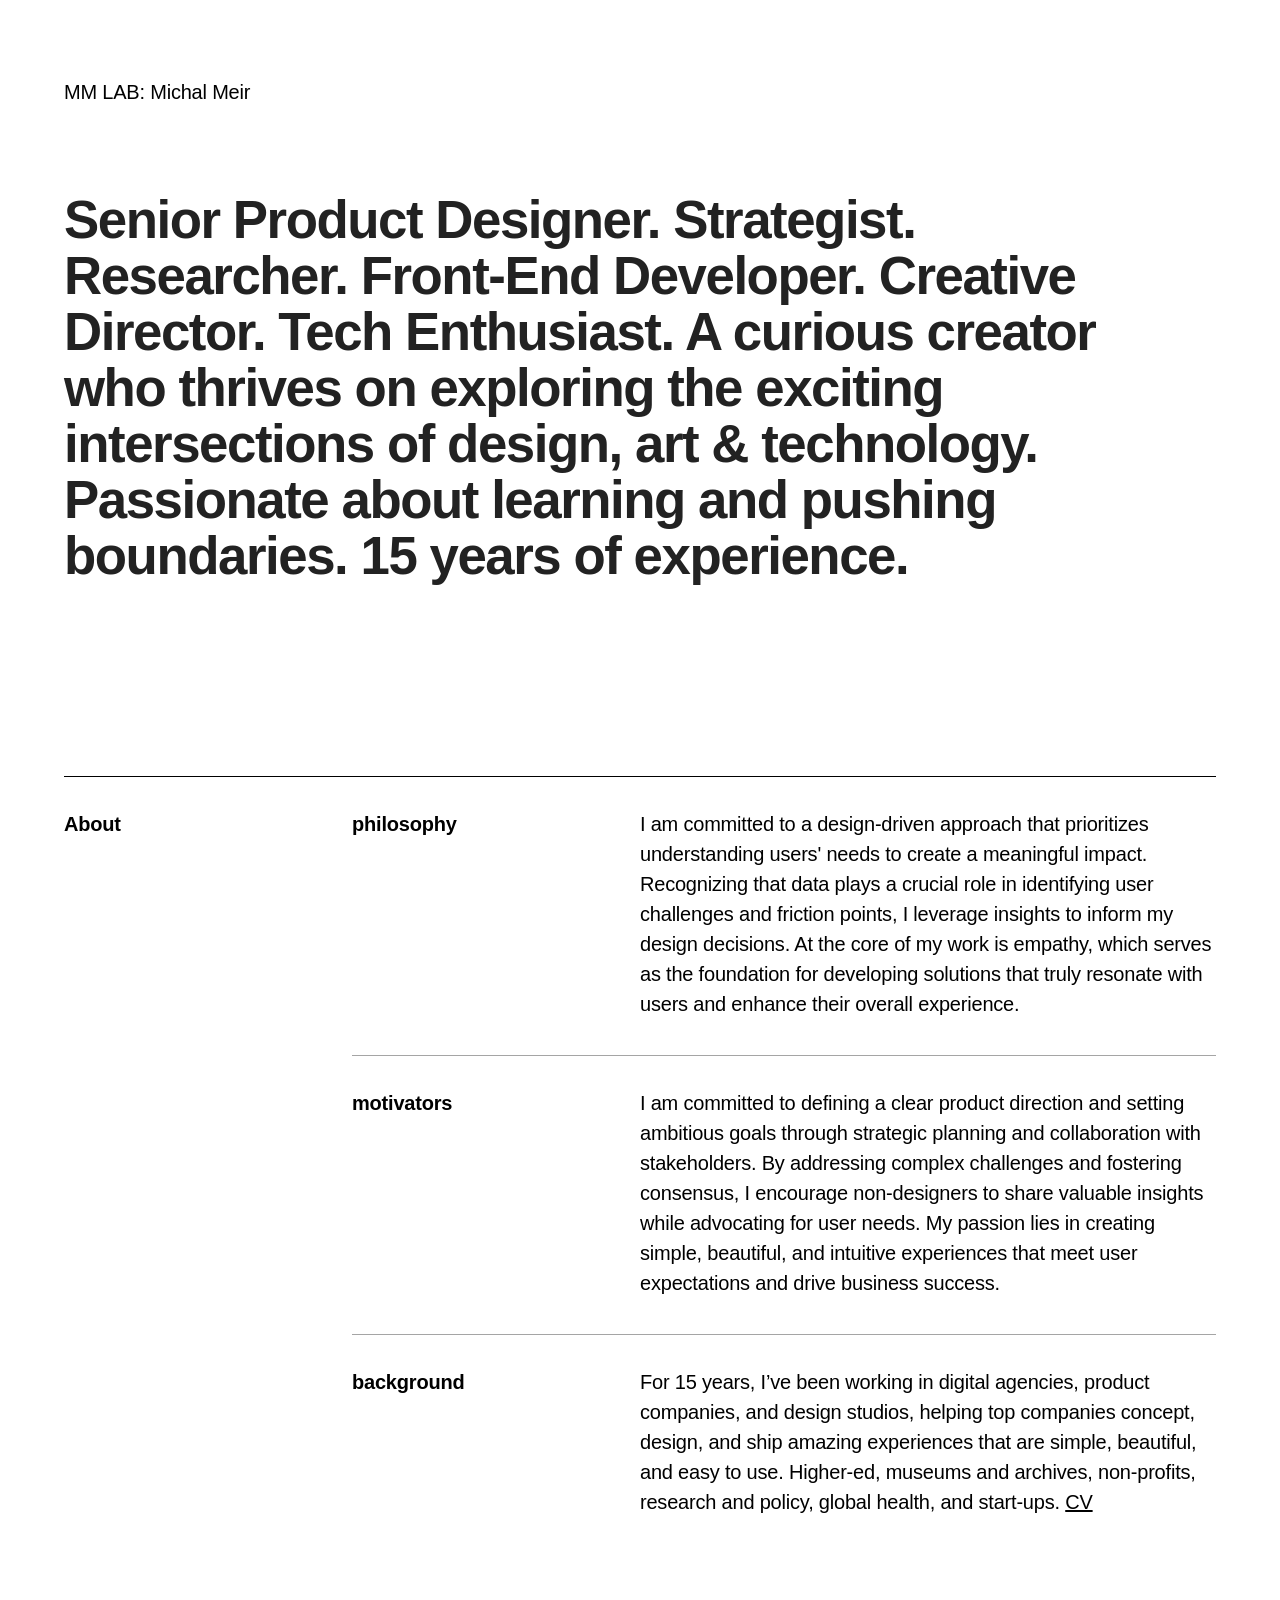
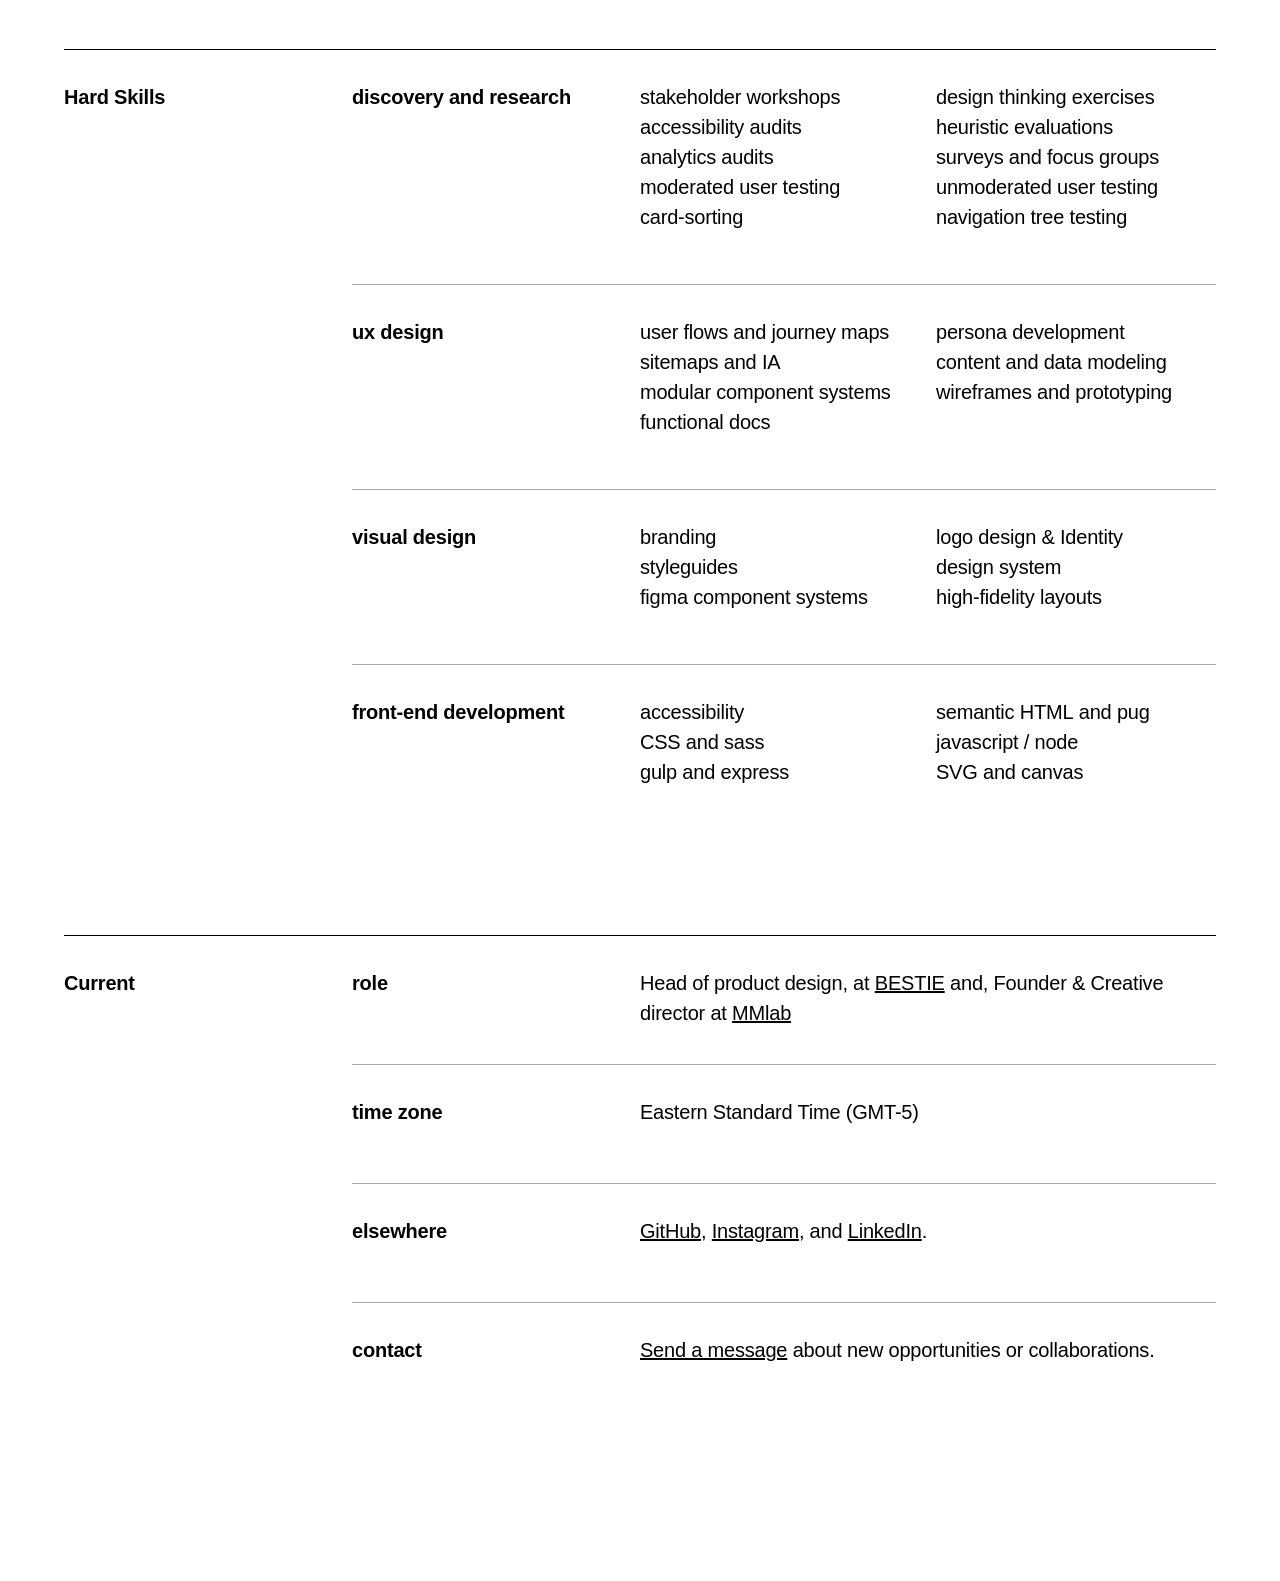
==== index.html @ 7da6af3c "Add files via upload" ====
<!DOCTYPE html>
<html lang="en-US">
<head>
    <meta charset="utf-8" />
    <title>MM LAB: Michal Meir: UX Designer and Strategist</title>
    <meta http-equiv="X-UA-Compatible" content="IE=edge" />
    <meta name="viewport" content="width=device-width, initial-scale=1.0" />
    <meta name="description"
        content="UI UX designer. Strategist. Researcher. Front-end developer. Multidisciplinary creative advocate. Over 15 years of experience." />
    <meta property="og:title" content="MM LAB: Michal Meir: UX Designer and Strategist" />
    <meta property="og:image" content="/og.png" />
    <link rel="stylesheet" href="./style.css" />
</head>
<body>
<audio id="myAudio" src="path/to/your/audiofile.mp3"></audio> <!-- Replace with your audio file path -->
<button id="playButton"style="visibility: hidden;position: fixed;">Play Audio</button>
<canvas id="canvas" class="responsive-canvas"></canvas>
<main>
    <header class="home">
        <h1>
            <span class="name">MM LAB: Michal Meir </span>
            Senior Product Designer. Strategist. Researcher. Front-End Developer. Creative Director. Tech
            Enthusiast. A curious creator who thrives on exploring the exciting
            intersections of design, art &amp; technology. Passionate about
            learning and pushing boundaries. 15 years of experience.
        </h1>
    </header>
    <section class="section text">
        <h2 class="heading">About</h2>
        <div class="section-content">
            <section class="subsection">
                <h3>Philosophy</h3>
                <div class="subsection-content">
                    <p>
                        I am committed to a design-driven approach that prioritizes understanding users' needs to
                        create a meaningful impact. Recognizing that data plays a crucial role in identifying user
                        challenges and friction points, I leverage insights to inform my design decisions. At the
                        core of my work is empathy, which serves as the foundation for developing solutions that
                        truly resonate with users and enhance their overall experience.
                    </p>
                </div>
            </section>
            <section class="subsection">
                <h3>Motivators</h3>
                <div class="subsection-content">
                    <p>
                        I am committed to defining a clear product direction and setting ambitious goals through
                        strategic planning and collaboration with stakeholders. By addressing complex challenges and
                        fostering consensus, I encourage non-designers to share valuable insights while advocating for
                        user needs. My passion lies in creating simple, beautiful, and intuitive experiences that
                        meet user expectations and drive business success.
                    </p>
                </div>
            </section>
            <section class="subsection">
                <h3>Background</h3>
                <div class="subsection-content">
                    <p>
                        For 15 years, I’ve been working in digital agencies, product companies, and design studios,
                        helping top companies concept, design, and ship amazing experiences that are simple,
                        beautiful, and easy to use. Higher-ed, museums and archives, non-profits, research and
                        policy, global health, and start-ups.
                        <a href="./Resume_mm2.pdf" rel="external">CV</a>
                    </p>
                </div>
            </section>
        </div>
    </section>
    <section class="section lists">
        <h2 class="heading">Hard Skills</h2>
        <div class="section-content">
            <section class="subsection">
                <h3>Discovery and Research</h3>
                <div class="subsection-content">
                    <ul>
                        <li>stakeholder workshops</li>
                        <li>design thinking exercises</li>
                        <li>accessibility audits</li>
                        <li>heuristic evaluations</li>
                        <li>analytics audits</li>
                        <li>surveys and focus groups</li>
                        <li>moderated user testing</li>
                        <li>unmoderated user testing</li>
                        <li>card-sorting</li>
                        <li>navigation tree testing</li>
                    </ul>
                </div>
            </section>
            <section class="subsection">
                <h3><abbr>UX</abbr> Design</h3>
                <div class="subsection-content">
                    <ul>
                        <li>user flows and journey maps</li>
                        <li>persona development</li>
                        <li>sitemaps and <abbr>IA</abbr></li>
                        <li>content and data modeling</li>
                        <li>modular component systems</li>
                        <li>wireframes and prototyping</li>
                        <li>functional docs</li>
                    </ul>
                </div>
            </section>
            <section class="subsection">
                <h3>Visual Design</h3>
                <div class="subsection-content">
                    <ul>
                        <li>branding</li>
                        <li>logo design & Identity</li>
                        <li>styleguides</li>
                        <li>design system</li>
                        <li>figma component systems</li>
                        <li>high-fidelity layouts</li>
                    </ul>
                </div>
            </section>
            <section class="subsection">
                <h3>Front-end Development</h3>
                <div class="subsection-content">
                    <ul>
                        <li>accessibility</li>
                        <li>semantic <abbr>HTML</abbr> and pug</li>
                        <li><abbr>CSS</abbr> and sass</li>
                        <li>javascript / node</li>
                        <li>gulp and express</li>
                        <li><abbr>SVG</abbr> and canvas</li>
                    </ul>
                </div>
            </section>
        </div>
    </section>
    <section class="section text">
        <h2 class="heading">Current</h2>
        <div class="section-content">
            <section class="subsection">
                <h3>Role</h3>
                <div class="subsection-content">
                    <p>
                        Head of product design, at
                        <a href="https://bestie.co.il/" rel="external noopener">BESTIE</a>
                        and, Founder &amp; Creative director at
                        <a href="https://michalmeir.com/" rel="external noopener">
                            MMlab</a>
                    </p>
                </div>
            </section>
            <section class="subsection">
                <h3>Time Zone</h3>
                <div class="subsection-content">
                    <p>Eastern Standard Time (<abbr class="normal">GMT</abbr>-5)</p>
                </div>
            </section>
            <section class="subsection">
                <h3>Elsewhere</h3>
                <div class="subsection-content">
                    <p>
                        <a href="https://github.com/micmicmi" rel="external noopener">GitHub</a>,
                        <a href="https://www.instagram.com/michal_meier/" rel="external noopener">Instagram</a>, and
                        <a href="https://www.linkedin.com/in/michal-meir-8675b543/"
                            rel="external noopener">LinkedIn</a>.
                    </p>
                </div>
            </section>
            <section class="subsection">
                <h3>Contact</h3>
                <div class="subsection-content">
                    <p>
                        <a href="mailto:michal.meir@gmail.com" target="_blank" class="link svelte-1r8uroi">Send a
                            message</a>
                        about new opportunities or collaborations.
                    </p>
                </div>
            </section>
        </div>
    </section>
</main>
<script src="image_animation.js" defer></script>
<script defer>
    const audioElement = document.getElementById('myAudio');
    const playButton = document.getElementById('playButton');

    playButton.addEventListener('click', () => {
        audioElement.play().catch((error) => {
            if (error.name === 'NotAllowedError') {
                console.error('Autoplay was prevented. User interaction required.');
                alert("Please click the play button to start the audio.");
            } else if (error.name === 'AbortError') {
                console.warn('Audio playback was aborted:', error);
            } else {
                console.error('An error occurred while trying to play audio:', error);
            }
        });
    });

    // Add beforeunload event to pause the audio when the user leaves the page
    window.addEventListener('beforeunload', () => {
        audioElement.pause();
    });
</script>
</body>
</html>
---- style.css ----
/*! normalize.css v8.0.0 | MIT License | github.com/necolas/normalize.css */
html {
  position: relative;
  line-height: 1.15;
  -webkit-text-size-adjust: 100%;
}

#canvas {
  position: absolute;
  width: 100vw;
  height: 100vh;
  z-index: 999;
}

body {
  display: flex;
  margin: 0;
  overflow: visible;
}


h1 {
  font-size: 2em;
  margin: 0.67em 0;
  color: #222;
}

.heading {
  text-transform: capitalize;
}

hr {
  box-sizing: content-box;
  height: 0;
  overflow: visible;
}

pre {
  font-family: monospace, monospace;
  font-size: 1em;
}

a {
  background-color: transparent;
}

abbr[title] {
  border-bottom: none;
  text-decoration: underline dotted;
}

b, strong {
  font-weight: bolder;
}

code, kbd, samp {
  font-family: monospace, monospace;
  font-size: 1em;
}

small {
  font-size: 80%;
}

sub, sup {
  font-size: 75%;
  line-height: 0;
  position: relative;
  vertical-align: baseline;
}

sub {
  bottom: -0.25em;
}

sup {
  top: -0.5em;
}

button, input, optgroup, select, textarea {
  font-family: inherit;
  font-size: 100%;
  line-height: 1.15;
  margin: 0;
}

button, input {
  overflow: visible;
}

[type=button], [type=reset], [type=submit], button {
  appearance: button;
}

fieldset {
  padding: .35em .75em .625em;
}

legend {
  box-sizing: border-box;
  color: inherit;
  display: table;
  max-width: 100%;
  padding: 0;
  white-space: normal;
}

progress {
  vertical-align: baseline;
}

textarea {
  overflow: auto;
}

[type=checkbox], [type=radio] {
  box-sizing: border-box;
  padding: 0;
}

[type=number]::-webkit-inner-spin-button, [type=number]::-webkit-outer-spin-button {
  height: auto;
}

[type=search] {
  appearance: textfield;
  outline-offset: -2px;
}

[type=search]::-webkit-search-decoration {
  -webkit-appearance: none;
}

::-webkit-file-upload-button {
  -webkit-appearance: button;
  font: inherit;
}

details {
  display: block;
}

summary {
  display: list-item;
}

template {
  display: none;
}

[hidden] {
  display: none;
}

/* Consolidated box-sizing property */
*,
*::before,
*::after {
  box-sizing: border-box;
}

img {
  /* max-width: 100%; */
}

.border-box {
  box-sizing: border-box;
}

.section {
  border-top-style: solid;
  border-top-width: 1.5px;
  border-color: rgb(0, 0, 0);
}

header.home h1 span.name {
  top: 0;
}

.section h2 {
  top: -1rem;
}

:root {
  font-family: -apple-system, BlinkMacSystemFont, "avenir next", avenir, helvetica, "helvetica neue", ubuntu, roboto, noto, "segoe ui", arial, sans-serif;
}

dd, figcaption, header.home h1 span.name, li, p {
  font-weight: 300;
}

dt {
  font-weight: 700;
}

.card dd, .card dt, .lists .subsection-content ul li, .section h2, .subsection h3, .text .subsection-content p {
  line-height: 1.5;
}

dl, ol, ul {
  list-style-type: none;
}

.section, header.home {
  position: relative;
}

.section h2, header.home h1 span.name {
  position: absolute;
}

main {
  padding: 2rem;
}

ul {
  padding-left: 0;
}

.subsection .subsection-content {
  padding-left: 0rem;
}

.section h2 {
  padding-right: .5rem;
}

.section {
  padding-bottom: 2rem;
  padding-top: .5rem; /* Combined padding properties */
}

header.home h1 {
  padding-top: 6rem;
  padding-bottom: 2rem;
}

.section h2 {
  margin: 0;
}

dd {
  margin-left: 0;
}

.card:last-child {
  margin-bottom: 0;
}

.text .subsection-content p {
  margin-top: 0;
}

header  .section {
  margin-top: 8rem;
}

.lists .subsection-content ul, .subsection h3, header.home h1 {
  margin-top: 0;
  margin-bottom: 2; /* Specified unit for margin-bottom */
}

.card {
  margin-top: 1rem;
  margin-bottom: 1rem;
}

.subsection {
  margin-top: 2rem;
  margin-bottom: 2rem;
}

.section {
  margin-top: 4rem;
  margin-bottom: 4rem;
}

h2, h3, h4, h5, h6 {
  text-transform: lowercase;
}

.card dd, .card dt, dd, dt, h1, h2, h3, h4, h5, h6, header.home h1 span.name, li, p {
  font-size: 1.25rem;
}

dd, dt, h1, h2, h3, h4, h5, h6, li, p {
  max-width: 30em;
}

.text .subsection-content p {
  max-width: 34em;
}

.sr-only {
  position: absolute;
  padding: 0;
  border-width: 0;
  overflow: hidden;
  clip: rect(0, 0, 0, 0);
  width: 1px;
  height: 1px;
  margin: -1px;
}

.sr-only-focusable:focus {
  position: relative;
  width: auto;
  height: auto;
  clip: initial;
  margin: inherit;
  border: initial;
}

:root, a, header.home h1 span.name {
  color: #000;
}

h1 {
  color: #222;
}

.section h2, body {
  background: #fff;
}

dd, dt, h1, h2, h3, h4, h5, h6, header.home h1 span.name, li, p {
  letter-spacing: -.01em;
}

@media screen and (min-width: 768px) {
  .subsection {
    display: flex;
  }
  header.home h1 {
    max-width: 48rem;
  }
  main {
    padding: 4rem;
  }
  .subsection .subsection-content {
    padding-left: 0;
  }
  .section {
    padding-top: 1rem;
  }
  header.home h1 {
    padding-top: 8rem;
    padding-bottom: 8rem;
  }
  .text .subsection-content p:last-child {
    margin-bottom: 0;
  }
  .card {
    margin-top: 0;
  }
  header  .section {
    margin-top: 4rem;
  }
  .cards .subsection-content dl {
    margin-top: 0;
    margin-bottom: 0;
  }
  .subsection .subsection-content, .subsection h3 {
    width: 50%;
  }
  .sr-only-ns {
    position: absolute;
    padding: 0;
    border-width: 0;
    overflow: hidden;
    clip: rect(0, 0, 0, 0);
    width: 1px;
    height: 1px;
    margin: -1px;
  }
  .sr-only-focusable-ns:focus {
    position: relative;
    width: auto;
    height: auto;
    clip: initial;
    margin: inherit;
    border: initial;
  }
}

@media screen and (min-width: 1024px) {
  .subsection:not(:first-child) {
    border-top-style: solid;
    border-top-width: 1px;
    border-color: #a5a5a5;
  }
  .section {
    display: flex;
  }
  header.home h1 {
    max-width: 65rem;
  }
  .section h2 {
    position: relative;
  }
  .section h2 {
    padding-right: 0;
  }
  .subsection {
    padding-bottom: 2rem;
  }
  .subsection:not(:first-child) {
    padding-top: 2rem;
  }
  .subsection {
    margin-bottom: .25rem;
  }
  .subsection:not(:first-child) {
    margin-top: 0;
  }
  .subsection {
    margin-top: 1rem;
  }
  .section h2 {
    margin-top: 1rem;
    margin-bottom: 1rem;
  }
  .card dd, .card dt, .card h4 {
    max-width: 34em;
  }
  .section h2 {
    width: 25%;
  }
  .section .section-content {
    width: 75%;
  }
  .subsection h3 {
    width: 33.3333333333%;
  }
  .subsection .subsection-content {
    width: 66.6666666667%;
  }
  .sr-only-l {
    position: absolute;
    padding: 0;
    border-width: 0;
    overflow: hidden;
    clip: rect(0, 0, 0, 0);
    width: 1px;
    height: 1px;
    margin: -1px;
  }
  .sr-only-focusable-l:focus {
    position: relative;
    width: auto;
    height: auto;
    clip: initial;
    margin: inherit;
    border: initial;
  }
  .section h2 {
    background: 0 0;
  }
  .lists .subsection-content ul {
    width: 100%;
    display: flex;
    flex-wrap: wrap;
    column-gap: 1rem; /* Removed vendor prefix */
  }
  .lists .subsection-content ul > * {
    flex-basis: calc(50% - .5rem);
  }
  .section h2 {
    width: 25%;
  }
  .section .section-content {
    width: 75%;
  }
}

@media screen and (min-width: 1350px) {
  .section h2 {
    width: 20%;
  }
  .subsection h3 {
    width: 25%;
  }
  .subsection .subsection-content {
    width: 75%;
  }
  .section .section-content {
    width: 80%;
  }
  .sr-only-xl {
    position: absolute;
    padding: 0;
    border-width: 0;
    overflow: hidden;
    clip: rect(0, 0, 0, 0);
    width: 1px;
    height: 1px;
    margin: -1px;
  }
  .sr-only-focusable-xl:focus {
    position: relative;
    width: auto;
    height: auto;
    clip: initial;
    margin: inherit;
    border: initial;
  }
  .lists .subsection-content ul {
    width: 100%;
    display: flex;
    flex-wrap: wrap;
    column-gap: 1rem; /* Removed vendor prefix */
  }
  .lists .subsection-content ul > * {
    flex-basis: calc(32% - .5rem);
  }
  .section h2 {
    width: 20%;
  }
  .subsection h3 {
    width: 25%;
  }
  .subsection .subsection-content {
    width: 75%;
  }
  .section .section-content {
    width: 80%;
  }
}

header.home h1 {
  font-size: 2rem;
  letter-spacing: -0.5px;
}

@media screen and (min-width: 768px) {
  header.home h1 {
    font-size: 2.5rem;
    line-height: 2.5rem;
    letter-spacing: -.0275em;
  }
}

@media screen and (min-width: 1024px) {
  header.home h1 {
    line-height: 3.5rem;
    font-size: 3.3rem;
  }
}

abbr {
  font-feature-settings: "c2sc";
}

abbr.normal {
  font-feature-settings: normal;
}

@media screen and (-webkit-min-device-pixel-ratio: 2), screen and (min-resolution: 2dppx) {
  body {
    -webkit-font-smoothing: antialiased; /* Kept only necessary smoothing */
  }
}

a:focus, a:hover {
  background: #e3e3ff;
}

a:focus {
  outline-offset: .1em;
}

.section h2 {
  top: -.85em;
}

@media screen and (min-width: 1024px) {
  .section h2 {
    top: auto;
  }
}
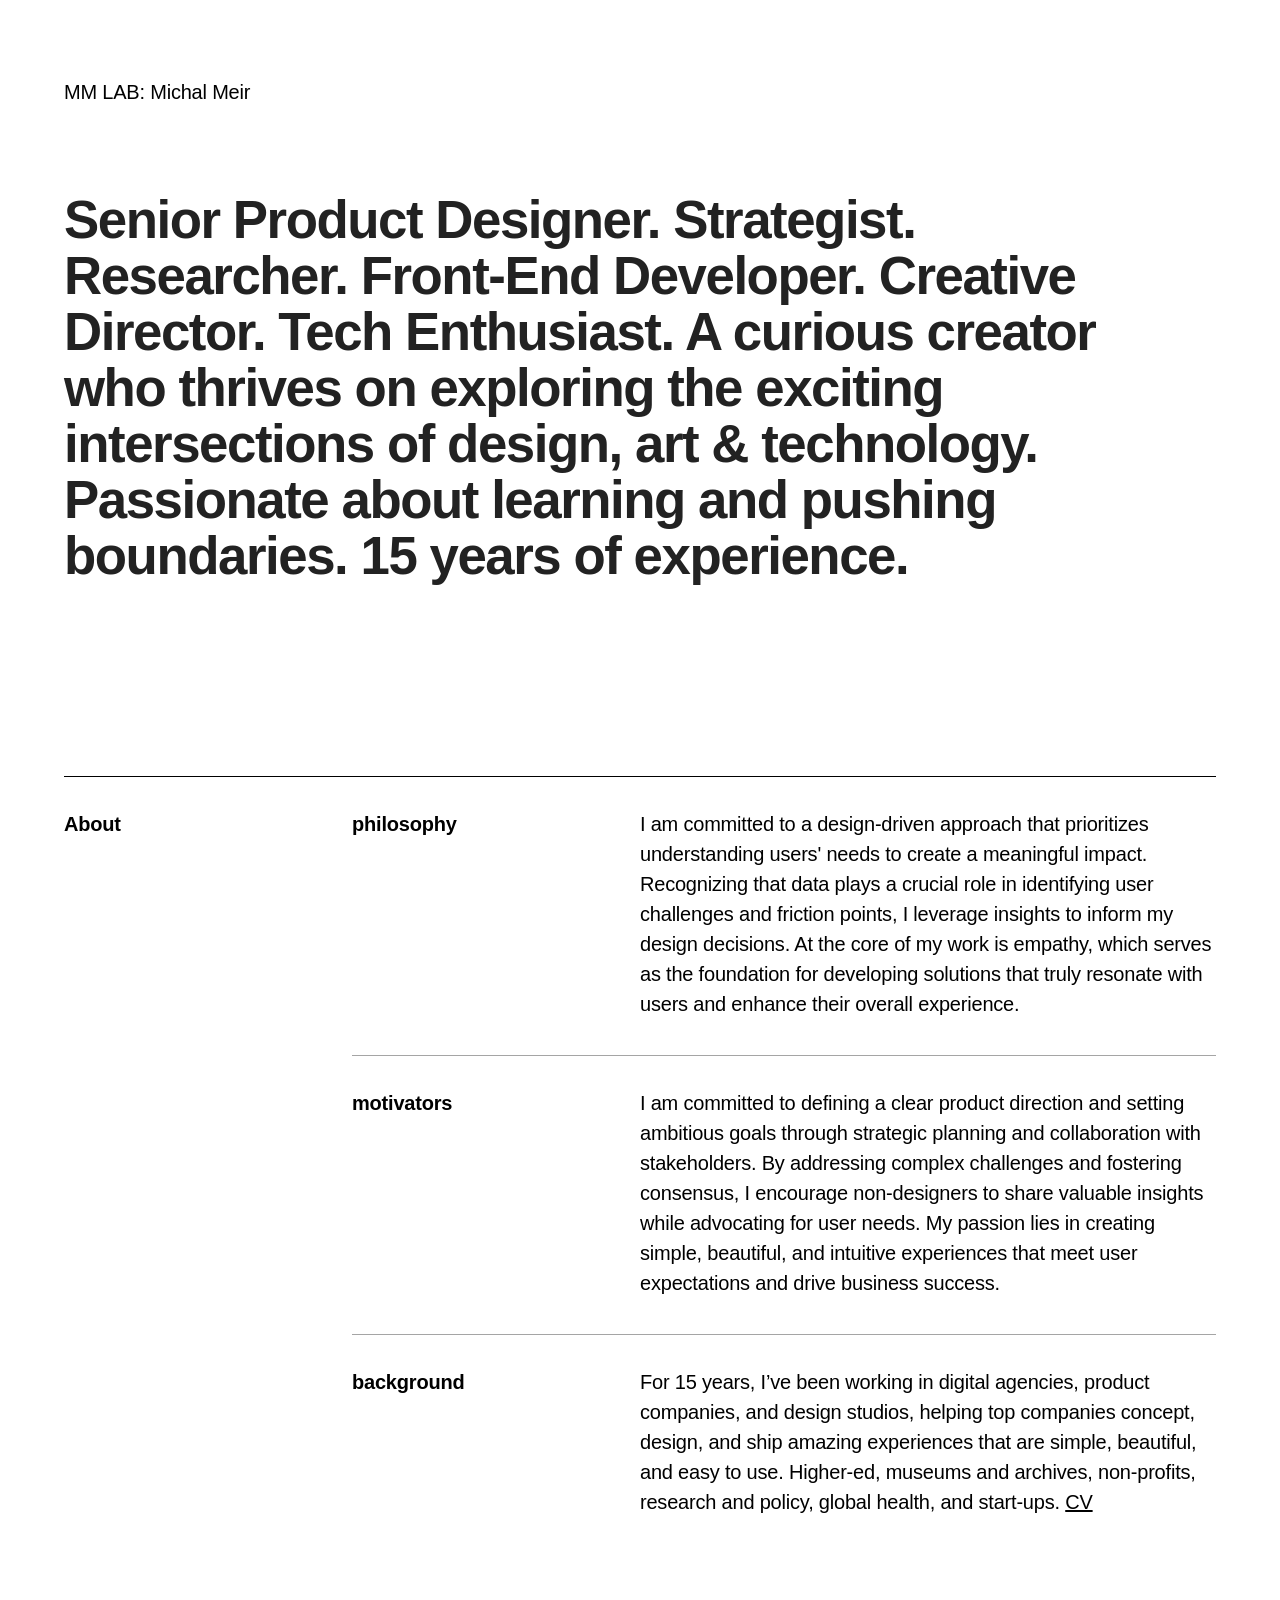
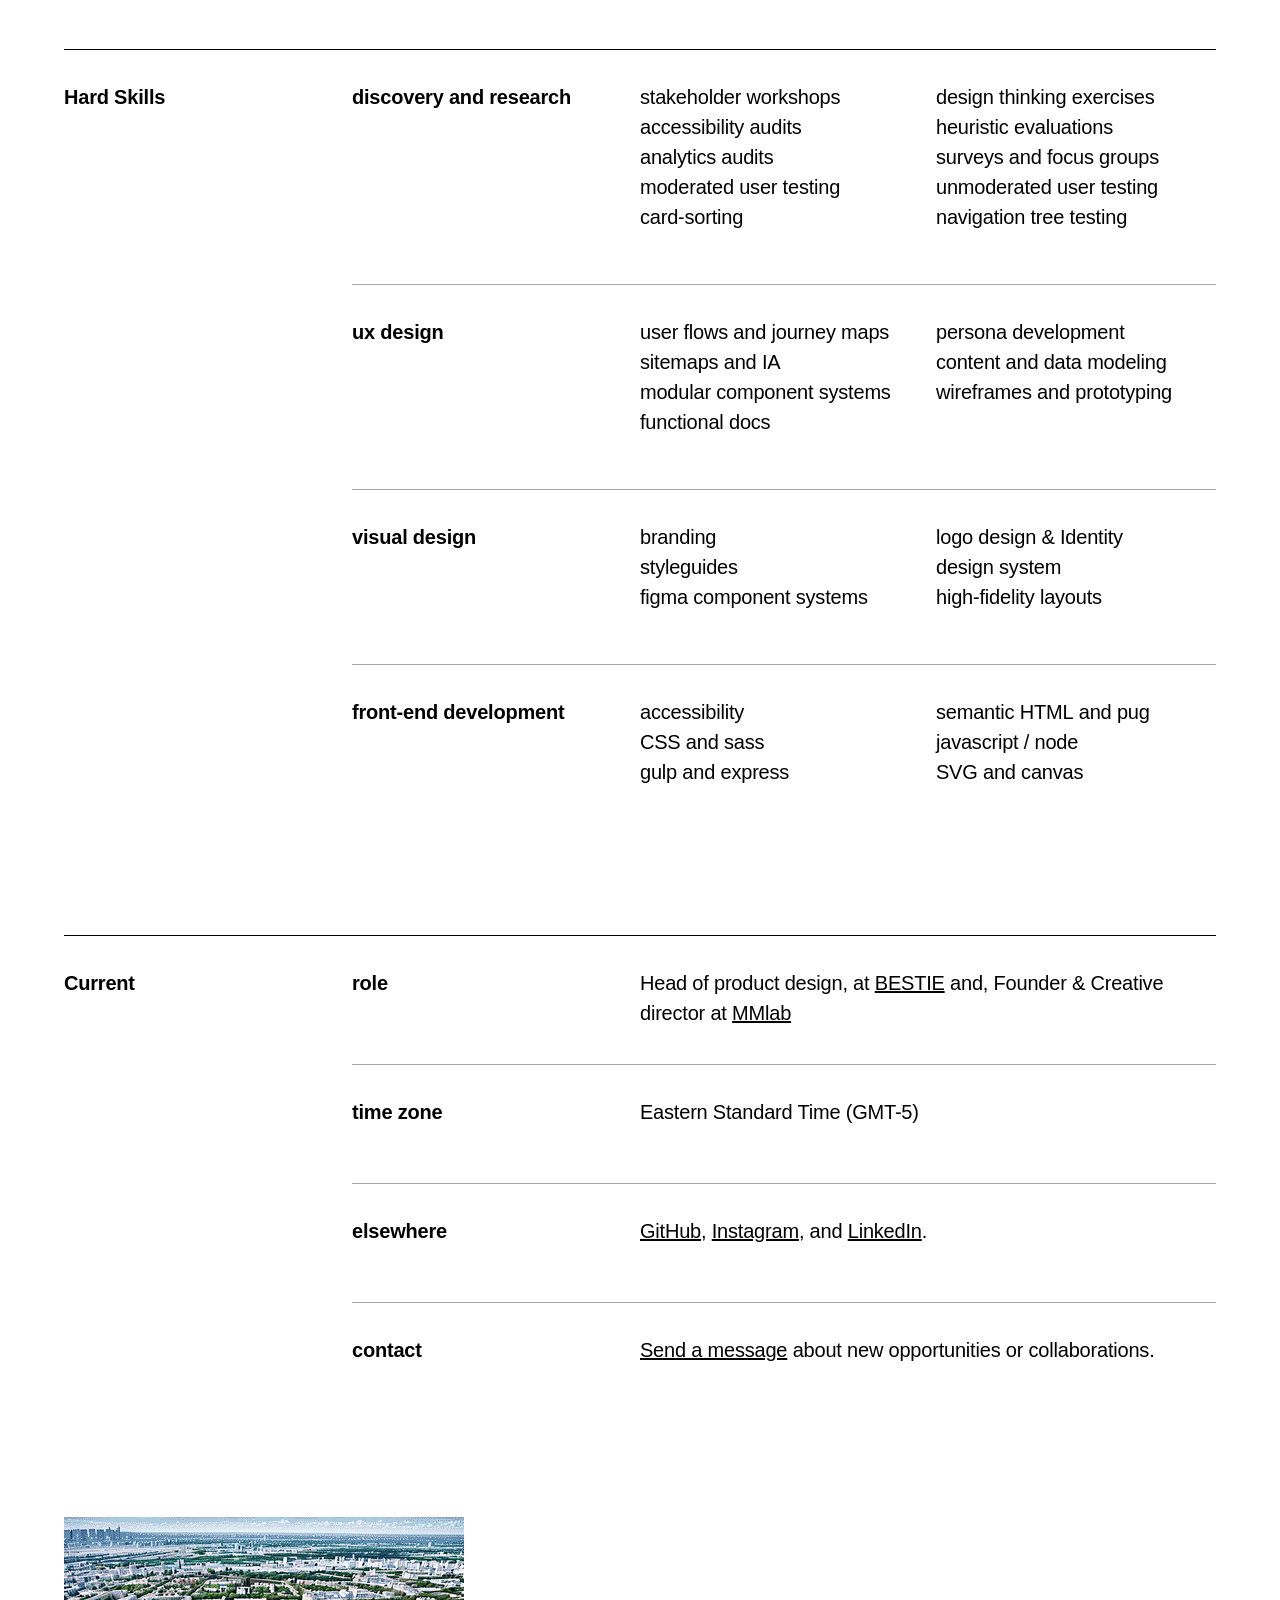
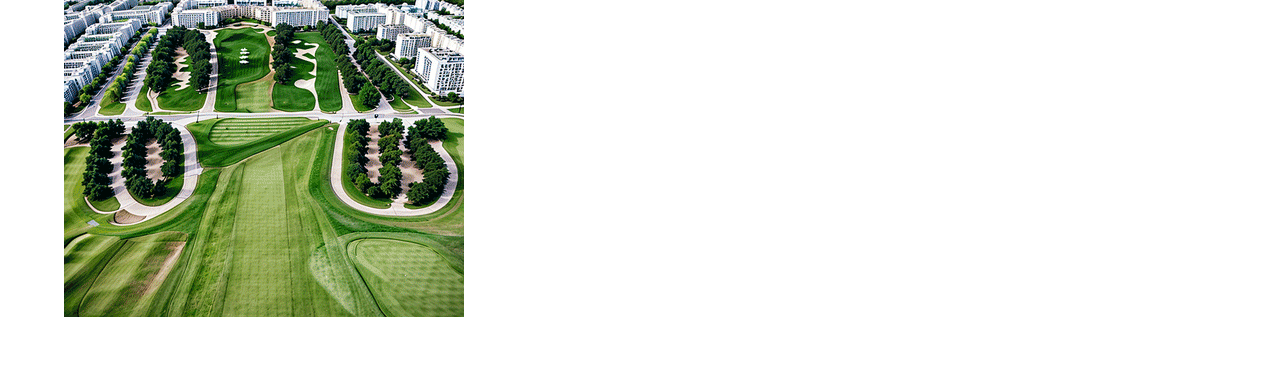
==== commit 4db18c5b: "Add files via upload" ====
--- a/index.html
+++ b/index.html
@@ -172,6 +172,7 @@
             </section>
         </div>
     </section>
+<img src="gif/b2c430cc-5915-4c8b-8cf7-9b8f279dc615_nike4 (1).gif" alt="Animated GIF">
 </main>
 <script src="image_animation.js" defer></script>
 <script defer>
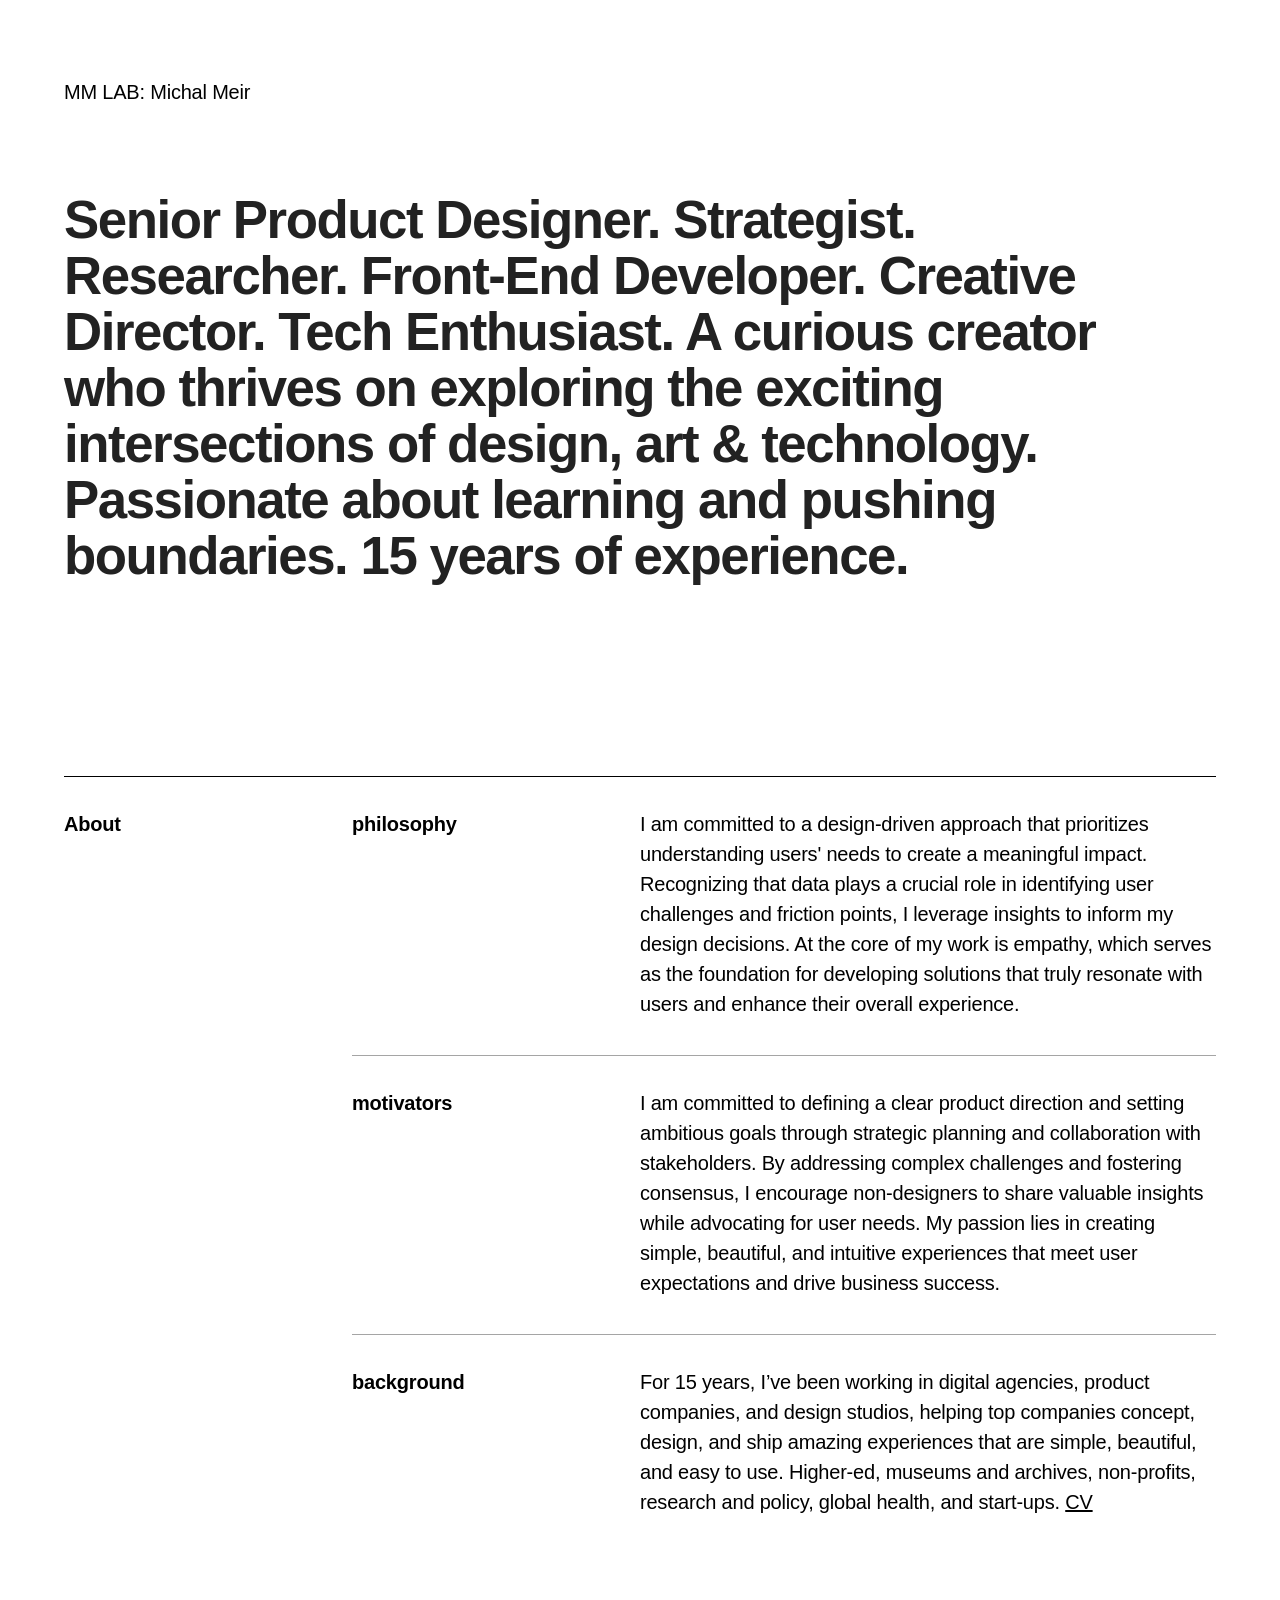
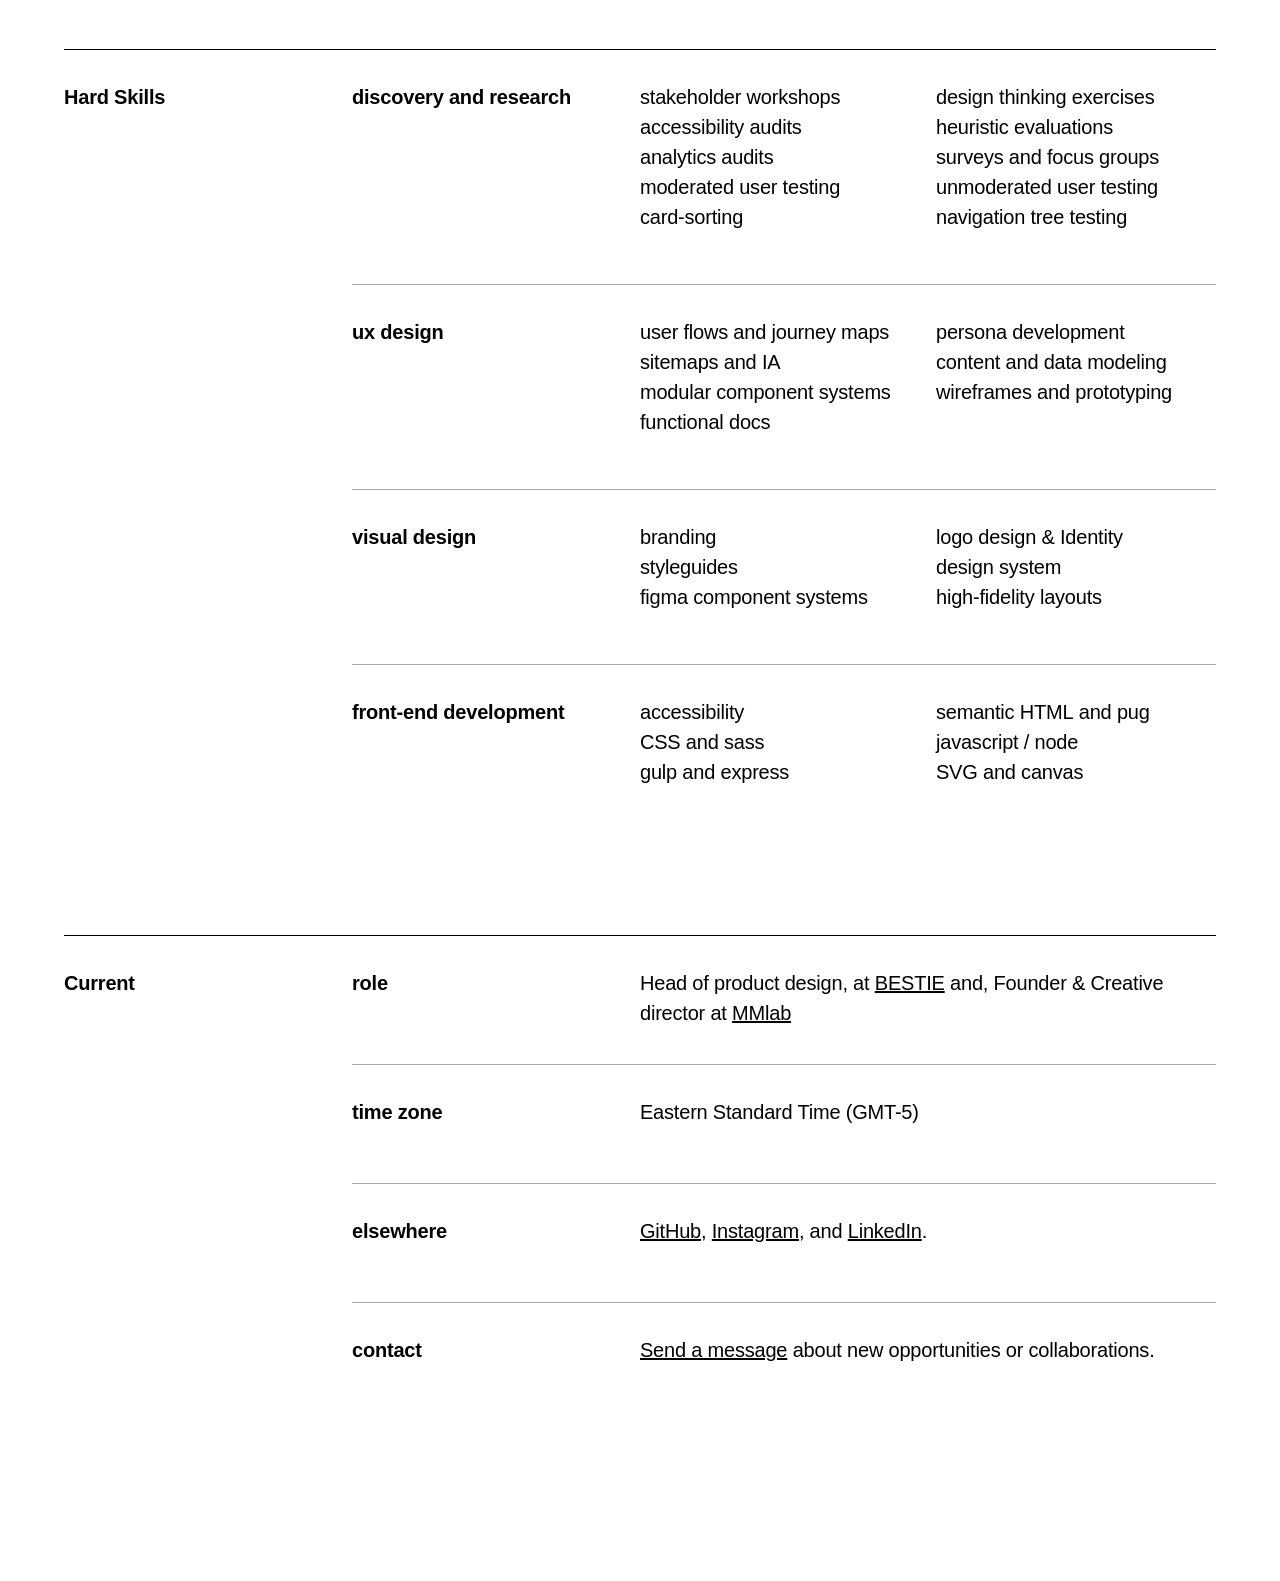
==== commit 24f715fe: "Add files via upload" ====
--- a/index.html
+++ b/index.html
@@ -172,7 +172,6 @@
             </section>
         </div>
     </section>
-<img src="gif/b2c430cc-5915-4c8b-8cf7-9b8f279dc615_nike4 (1).gif" alt="Animated GIF">
 </main>
 <script src="image_animation.js" defer></script>
 <script defer>
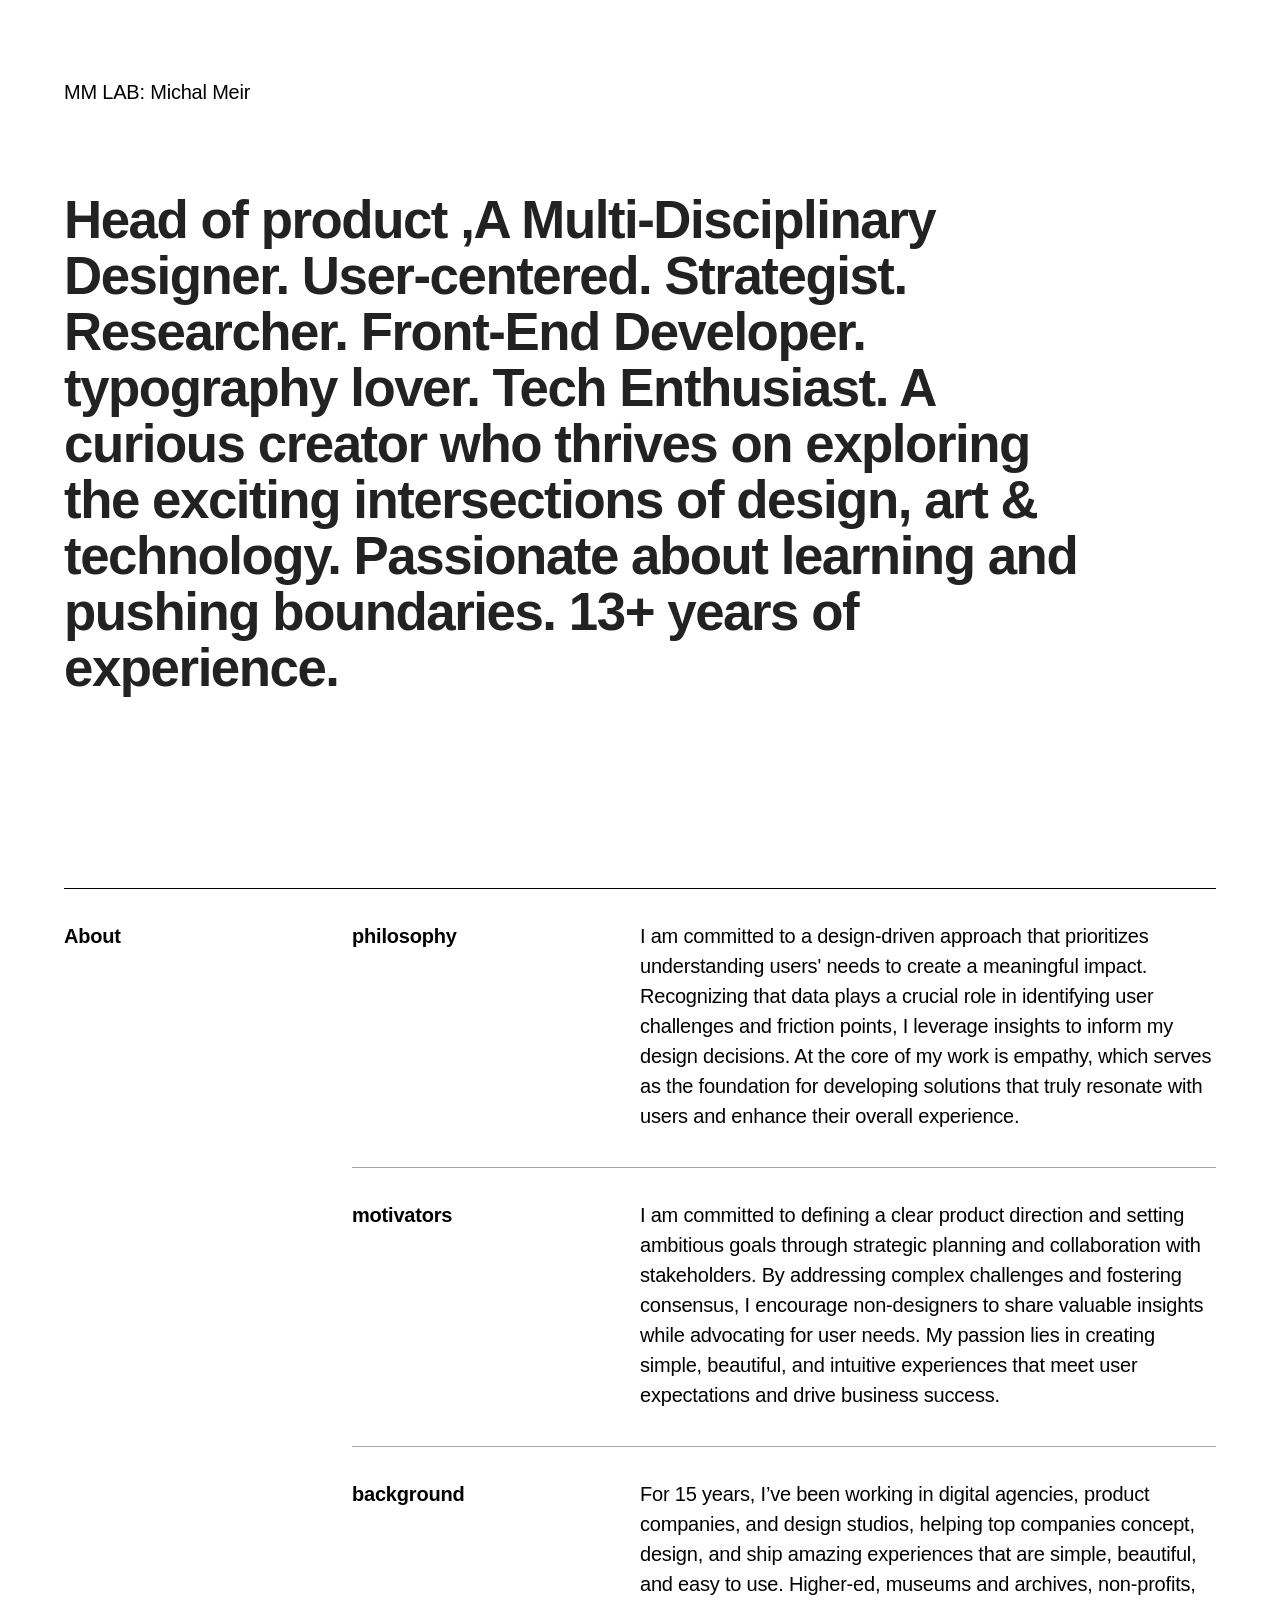
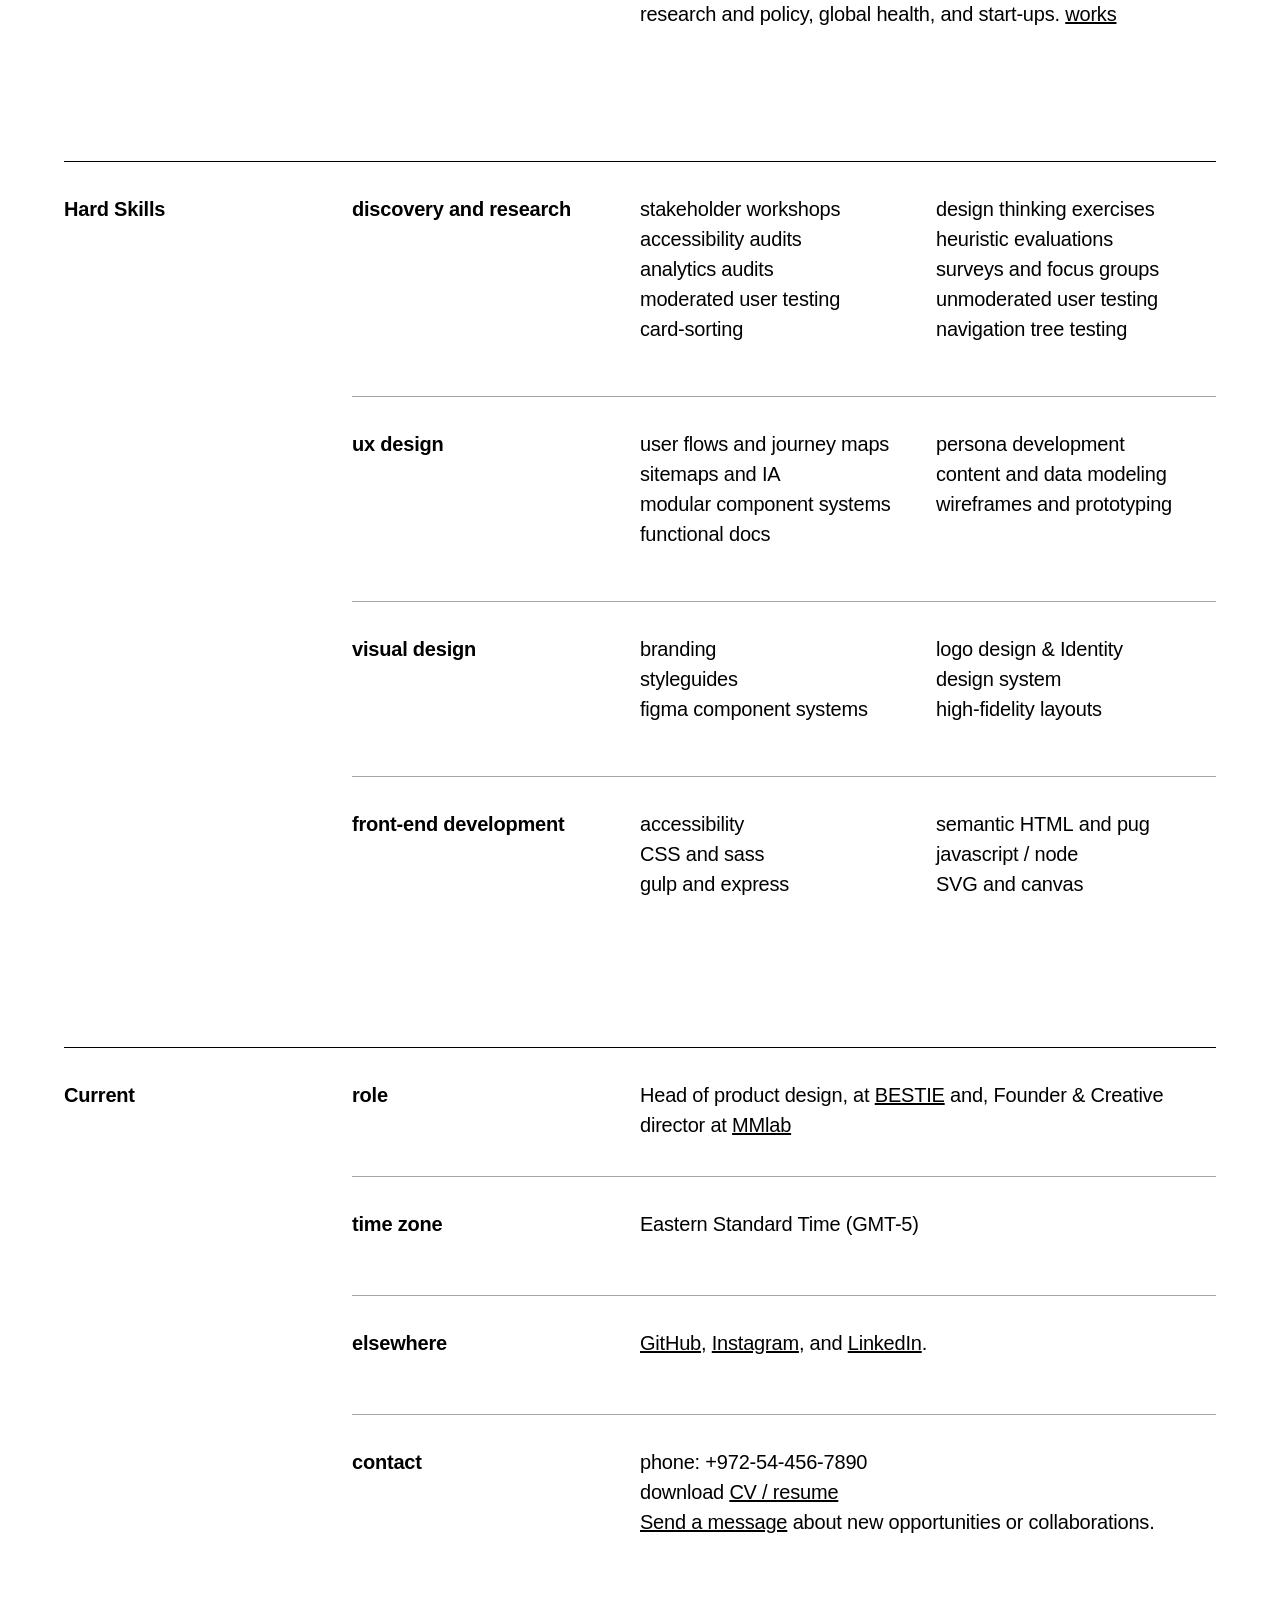
==== commit 17c7fdb2: "Initial commit of MM_RESUME" ====
--- a/index.html
+++ b/index.html
@@ -1,200 +1,218 @@
-<!DOCTYPE html>
-<html lang="en-US">
-<head>
-    <meta charset="utf-8" />
-    <title>MM LAB: Michal Meir: UX Designer and Strategist</title>
-    <meta http-equiv="X-UA-Compatible" content="IE=edge" />
-    <meta name="viewport" content="width=device-width, initial-scale=1.0" />
-    <meta name="description"
-        content="UI UX designer. Strategist. Researcher. Front-end developer. Multidisciplinary creative advocate. Over 15 years of experience." />
-    <meta property="og:title" content="MM LAB: Michal Meir: UX Designer and Strategist" />
-    <meta property="og:image" content="/og.png" />
-    <link rel="stylesheet" href="./style.css" />
-</head>
-<body>
-<audio id="myAudio" src="path/to/your/audiofile.mp3"></audio> <!-- Replace with your audio file path -->
-<button id="playButton"style="visibility: hidden;position: fixed;">Play Audio</button>
-<canvas id="canvas" class="responsive-canvas"></canvas>
-<main>
-    <header class="home">
-        <h1>
-            <span class="name">MM LAB: Michal Meir </span>
-            Senior Product Designer. Strategist. Researcher. Front-End Developer. Creative Director. Tech
-            Enthusiast. A curious creator who thrives on exploring the exciting
-            intersections of design, art &amp; technology. Passionate about
-            learning and pushing boundaries. 15 years of experience.
-        </h1>
-    </header>
-    <section class="section text">
-        <h2 class="heading">About</h2>
-        <div class="section-content">
-            <section class="subsection">
-                <h3>Philosophy</h3>
-                <div class="subsection-content">
-                    <p>
-                        I am committed to a design-driven approach that prioritizes understanding users' needs to
-                        create a meaningful impact. Recognizing that data plays a crucial role in identifying user
-                        challenges and friction points, I leverage insights to inform my design decisions. At the
-                        core of my work is empathy, which serves as the foundation for developing solutions that
-                        truly resonate with users and enhance their overall experience.
-                    </p>
-                </div>
-            </section>
-            <section class="subsection">
-                <h3>Motivators</h3>
-                <div class="subsection-content">
-                    <p>
-                        I am committed to defining a clear product direction and setting ambitious goals through
-                        strategic planning and collaboration with stakeholders. By addressing complex challenges and
-                        fostering consensus, I encourage non-designers to share valuable insights while advocating for
-                        user needs. My passion lies in creating simple, beautiful, and intuitive experiences that
-                        meet user expectations and drive business success.
-                    </p>
-                </div>
-            </section>
-            <section class="subsection">
-                <h3>Background</h3>
-                <div class="subsection-content">
-                    <p>
-                        For 15 years, I’ve been working in digital agencies, product companies, and design studios,
-                        helping top companies concept, design, and ship amazing experiences that are simple,
-                        beautiful, and easy to use. Higher-ed, museums and archives, non-profits, research and
-                        policy, global health, and start-ups.
-                        <a href="./Resume_mm2.pdf" rel="external">CV</a>
-                    </p>
-                </div>
-            </section>
-        </div>
-    </section>
-    <section class="section lists">
-        <h2 class="heading">Hard Skills</h2>
-        <div class="section-content">
-            <section class="subsection">
-                <h3>Discovery and Research</h3>
-                <div class="subsection-content">
-                    <ul>
-                        <li>stakeholder workshops</li>
-                        <li>design thinking exercises</li>
-                        <li>accessibility audits</li>
-                        <li>heuristic evaluations</li>
-                        <li>analytics audits</li>
-                        <li>surveys and focus groups</li>
-                        <li>moderated user testing</li>
-                        <li>unmoderated user testing</li>
-                        <li>card-sorting</li>
-                        <li>navigation tree testing</li>
-                    </ul>
-                </div>
-            </section>
-            <section class="subsection">
-                <h3><abbr>UX</abbr> Design</h3>
-                <div class="subsection-content">
-                    <ul>
-                        <li>user flows and journey maps</li>
-                        <li>persona development</li>
-                        <li>sitemaps and <abbr>IA</abbr></li>
-                        <li>content and data modeling</li>
-                        <li>modular component systems</li>
-                        <li>wireframes and prototyping</li>
-                        <li>functional docs</li>
-                    </ul>
-                </div>
-            </section>
-            <section class="subsection">
-                <h3>Visual Design</h3>
-                <div class="subsection-content">
-                    <ul>
-                        <li>branding</li>
-                        <li>logo design & Identity</li>
-                        <li>styleguides</li>
-                        <li>design system</li>
-                        <li>figma component systems</li>
-                        <li>high-fidelity layouts</li>
-                    </ul>
-                </div>
-            </section>
-            <section class="subsection">
-                <h3>Front-end Development</h3>
-                <div class="subsection-content">
-                    <ul>
-                        <li>accessibility</li>
-                        <li>semantic <abbr>HTML</abbr> and pug</li>
-                        <li><abbr>CSS</abbr> and sass</li>
-                        <li>javascript / node</li>
-                        <li>gulp and express</li>
-                        <li><abbr>SVG</abbr> and canvas</li>
-                    </ul>
-                </div>
-            </section>
-        </div>
-    </section>
-    <section class="section text">
-        <h2 class="heading">Current</h2>
-        <div class="section-content">
-            <section class="subsection">
-                <h3>Role</h3>
-                <div class="subsection-content">
-                    <p>
-                        Head of product design, at
-                        <a href="https://bestie.co.il/" rel="external noopener">BESTIE</a>
-                        and, Founder &amp; Creative director at
-                        <a href="https://michalmeir.com/" rel="external noopener">
-                            MMlab</a>
-                    </p>
-                </div>
-            </section>
-            <section class="subsection">
-                <h3>Time Zone</h3>
-                <div class="subsection-content">
-                    <p>Eastern Standard Time (<abbr class="normal">GMT</abbr>-5)</p>
-                </div>
-            </section>
-            <section class="subsection">
-                <h3>Elsewhere</h3>
-                <div class="subsection-content">
-                    <p>
-                        <a href="https://github.com/micmicmi" rel="external noopener">GitHub</a>,
-                        <a href="https://www.instagram.com/michal_meier/" rel="external noopener">Instagram</a>, and
-                        <a href="https://www.linkedin.com/in/michal-meir-8675b543/"
-                            rel="external noopener">LinkedIn</a>.
-                    </p>
-                </div>
-            </section>
-            <section class="subsection">
-                <h3>Contact</h3>
-                <div class="subsection-content">
-                    <p>
-                        <a href="mailto:michal.meir@gmail.com" target="_blank" class="link svelte-1r8uroi">Send a
-                            message</a>
-                        about new opportunities or collaborations.
-                    </p>
-                </div>
-            </section>
-        </div>
-    </section>
-</main>
-<script src="image_animation.js" defer></script>
-<script defer>
-    const audioElement = document.getElementById('myAudio');
-    const playButton = document.getElementById('playButton');
-
-    playButton.addEventListener('click', () => {
-        audioElement.play().catch((error) => {
-            if (error.name === 'NotAllowedError') {
-                console.error('Autoplay was prevented. User interaction required.');
-                alert("Please click the play button to start the audio.");
-            } else if (error.name === 'AbortError') {
-                console.warn('Audio playback was aborted:', error);
-            } else {
-                console.error('An error occurred while trying to play audio:', error);
-            }
-        });
-    });
-
-    // Add beforeunload event to pause the audio when the user leaves the page
-    window.addEventListener('beforeunload', () => {
-        audioElement.pause();
-    });
-</script>
-</body>
-</html>
+<!DOCTYPE html>
+<html lang="en-US">
+  <head>
+    <meta charset="utf-8" />
+    <title>MM LAB: Michal Meir</title>
+    <meta http-equiv="X-UA-Compatible" content="IE=edge" />
+    <meta name="viewport" content="width=device-width, initial-scale=1.0" />
+    <meta
+      name="description"
+      content="UI UX designer. Strategist. Researcher. Front-end developer. Multidisciplinary creative advocate. Over 15 years of experience."
+    />
+    <meta
+      property="og:title"
+      content="MM LAB: Michal Meir"
+    />
+    <meta property="og:image" content="/og.png" />
+    <link rel="stylesheet" href="./style.css" />
+  </head>
+  <body>
+  <div id="loadingScreen" style="position: fixed; top: 50%; left: 50%; transform: translate(-50%, -50%); z-index: 1000; display: none;">Loading...</div>
+    <main>
+    <canvas id="canvas"></canvas>
+        <header class="home">
+         <h1>
+            <span class="name">MM LAB: Michal Meir </span>
+            Head of product ,A Multi-Disciplinary Designer. User-centered. Strategist. Researcher. Front-End Developer. typography lover. Tech
+            Enthusiast. A curious creator who thrives on exploring the exciting
+            intersections of design, art &amp; technology. Passionate about
+            learning and pushing boundaries. 13+ years of experience.
+        </h1>
+      </header>
+    <section class="section text">
+        <h2 class="heading">About</h2>
+        <div class="section-content">
+          <section class="subsection">
+            <h3>Philosophy</h3>
+            <div class="subsection-content">
+              <p>
+                I am committed to a design-driven approach that prioritizes
+                understanding users' needs to create a meaningful impact.
+                Recognizing that data plays a crucial role in identifying user
+                challenges and friction points, I leverage insights to inform my
+                design decisions. At the core of my work is empathy, which
+                serves as the foundation for developing solutions that truly
+                resonate with users and enhance their overall experience.
+              </p>
+            </div>
+          </section>
+          <section class="subsection">
+            <h3>Motivators</h3>
+            <div class="subsection-content">
+              <p>
+                I am committed to defining a clear product direction and setting
+                ambitious goals through strategic planning and collaboration
+                with stakeholders. By addressing complex challenges and
+                fostering consensus, I encourage non-designers to share valuable
+                insights while advocating for user needs. My passion lies in
+                creating simple, beautiful, and intuitive experiences that meet
+                user expectations and drive business success.
+              </p>
+            </div>
+          </section>
+          <section class="subsection">
+            <h3>Background</h3>
+            <div class="subsection-content">
+              <p>
+                For 15 years, I’ve been working in digital agencies, product
+                companies, and design studios, helping top companies concept,
+                design, and ship amazing experiences that are simple, beautiful,
+                and easy to use. Higher-ed, museums and archives, non-profits,
+                research and policy, global health, and start-ups.
+                <a href="./work" rel="external">works</a>
+              </p>
+            </div>
+          </section>
+        </div>
+      </section>
+      <section class="section lists">
+        <h2 class="heading">Hard Skills</h2>
+        <div class="section-content">
+          <section class="subsection">
+            <h3>Discovery and Research</h3>
+            <div class="subsection-content">
+              <ul>
+                <li>stakeholder workshops</li>
+                <li>design thinking exercises</li>
+                <li>accessibility audits</li>
+                <li>heuristic evaluations</li>
+                <li>analytics audits</li>
+                <li>surveys and focus groups</li>
+                <li>moderated user testing</li>
+                <li>unmoderated user testing</li>
+                <li>card-sorting</li>
+                <li>navigation tree testing</li>
+              </ul>
+            </div>
+          </section>
+          <section class="subsection">
+            <h3><abbr>UX</abbr> Design</h3>
+            <div class="subsection-content">
+              <ul>
+                <li>user flows and journey maps</li>
+                <li>persona development</li>
+                <li>sitemaps and <abbr>IA</abbr></li>
+                <li>content and data modeling</li>
+                <li>modular component systems</li>
+                <li>wireframes and prototyping</li>
+                <li>functional docs</li>
+              </ul>
+            </div>
+          </section>
+          <section class="subsection">
+            <h3>Visual Design</h3>
+            <div class="subsection-content">
+              <ul>
+                <li>branding</li>
+                <li>logo design & Identity</li>
+                <li>styleguides</li>
+                <li>design system</li>
+                <li>figma component systems</li>
+                <li>high-fidelity layouts</li>
+              </ul>
+            </div>
+          </section>
+          <section class="subsection">
+            <h3>Front-end Development</h3>
+            <div class="subsection-content">
+              <ul>
+                <li>accessibility</li>
+                <li>semantic <abbr>HTML</abbr> and pug</li>
+                <li><abbr>CSS</abbr> and sass</li>
+                <li>javascript / node</li>
+                <li>gulp and express</li>
+                <li><abbr>SVG</abbr> and canvas</li>
+              </ul>
+            </div>
+          </section>
+        </div>
+      </section>
+      <section class="section text">
+        <h2 class="heading">Current</h2>
+        <div class="section-content">
+          <section class="subsection">
+            <h3>Role</h3>
+            <div class="subsection-content">
+              <p>
+                Head of product design, at
+                <a href="https://bestie.co.il/" rel="external noopener"
+                  >BESTIE</a
+                >
+                and, Founder &amp; Creative director at
+                <a href="https://michalmeir.com/" rel="external noopener">
+                  MMlab</a
+                >
+              </p>
+            </div>
+          </section>
+          <section class="subsection">
+            <h3>Time Zone</h3>
+            <div class="subsection-content">
+              <p>Eastern Standard Time (<abbr class="normal">GMT</abbr>-5)</p>
+            </div>
+          </section>
+          <section class="subsection">
+            <h3>Elsewhere</h3>
+            <div class="subsection-content">
+              <p>
+                <a href="https://github.com/micmicmi" rel="external noopener"
+                  >GitHub</a
+                >,
+                <a
+                  href="https://www.instagram.com/michal_meier/"
+                  rel="external noopener"
+                  >Instagram</a
+                >, and
+                <a
+                  href="https://www.linkedin.com/in/michal-meir-8675b543/"
+                  rel="external noopener"
+                  >LinkedIn</a
+                >.
+              </p>
+            </div>
+          </section>
+          <section class="subsection">
+            <h3>Contact</h3>
+            <div class="subsection-content">
+              <p> phone: +972-54-456-7890
+              <br> download <a href="./Resume_mm2.pdf" rel="external">CV / resume</a>
+              <br>
+              <a
+                  href="mailto:michal.meir@gmail.com"
+                  target="_blank"
+                  class="link svelte-1r8uroi"
+                  >Send a message</a
+                >
+                about new opportunities or collaborations.
+
+              </p>
+            </div>
+          </section>
+        </div>
+      </section>
+    </main>
+<script src="image_animation.js"></script>
+<script>
+  const loadingScreen = document.getElementById('loadingScreen');
+  window.addEventListener('load', () => {
+    if (loadingScreen) {
+      loadingScreen.style.display = 'none';
+    }
+  });
+</script>
+
+<script defer>
+   const playButton = document.getElementById("playButton");
+</script>
+  </body>
+</html>
--- a/style.css
+++ b/style.css
@@ -1,580 +1,588 @@
-/*! normalize.css v8.0.0 | MIT License | github.com/necolas/normalize.css */
-html {
-  position: relative;
-  line-height: 1.15;
-  -webkit-text-size-adjust: 100%;
-}
-
-#canvas {
-  position: absolute;
-  width: 100vw;
-  height: 100vh;
-  z-index: 999;
-}
-
-body {
-  display: flex;
-  margin: 0;
-  overflow: visible;
-}
-
-
-h1 {
-  font-size: 2em;
-  margin: 0.67em 0;
-  color: #222;
-}
-
-.heading {
-  text-transform: capitalize;
-}
-
-hr {
-  box-sizing: content-box;
-  height: 0;
-  overflow: visible;
-}
-
-pre {
-  font-family: monospace, monospace;
-  font-size: 1em;
-}
-
-a {
-  background-color: transparent;
-}
-
-abbr[title] {
-  border-bottom: none;
-  text-decoration: underline dotted;
-}
-
-b, strong {
-  font-weight: bolder;
-}
-
-code, kbd, samp {
-  font-family: monospace, monospace;
-  font-size: 1em;
-}
-
-small {
-  font-size: 80%;
-}
-
-sub, sup {
-  font-size: 75%;
-  line-height: 0;
-  position: relative;
-  vertical-align: baseline;
-}
-
-sub {
-  bottom: -0.25em;
-}
-
-sup {
-  top: -0.5em;
-}
-
-button, input, optgroup, select, textarea {
-  font-family: inherit;
-  font-size: 100%;
-  line-height: 1.15;
-  margin: 0;
-}
-
-button, input {
-  overflow: visible;
-}
-
-[type=button], [type=reset], [type=submit], button {
-  appearance: button;
-}
-
-fieldset {
-  padding: .35em .75em .625em;
-}
-
-legend {
-  box-sizing: border-box;
-  color: inherit;
-  display: table;
-  max-width: 100%;
-  padding: 0;
-  white-space: normal;
-}
-
-progress {
-  vertical-align: baseline;
-}
-
-textarea {
-  overflow: auto;
-}
-
-[type=checkbox], [type=radio] {
-  box-sizing: border-box;
-  padding: 0;
-}
-
-[type=number]::-webkit-inner-spin-button, [type=number]::-webkit-outer-spin-button {
-  height: auto;
-}
-
-[type=search] {
-  appearance: textfield;
-  outline-offset: -2px;
-}
-
-[type=search]::-webkit-search-decoration {
-  -webkit-appearance: none;
-}
-
-::-webkit-file-upload-button {
-  -webkit-appearance: button;
-  font: inherit;
-}
-
-details {
-  display: block;
-}
-
-summary {
-  display: list-item;
-}
-
-template {
-  display: none;
-}
-
-[hidden] {
-  display: none;
-}
-
-/* Consolidated box-sizing property */
-*,
-*::before,
-*::after {
-  box-sizing: border-box;
-}
-
-img {
-  /* max-width: 100%; */
-}
-
-.border-box {
-  box-sizing: border-box;
-}
-
-.section {
-  border-top-style: solid;
-  border-top-width: 1.5px;
-  border-color: rgb(0, 0, 0);
-}
-
-header.home h1 span.name {
-  top: 0;
-}
-
-.section h2 {
-  top: -1rem;
-}
-
-:root {
-  font-family: -apple-system, BlinkMacSystemFont, "avenir next", avenir, helvetica, "helvetica neue", ubuntu, roboto, noto, "segoe ui", arial, sans-serif;
-}
-
-dd, figcaption, header.home h1 span.name, li, p {
-  font-weight: 300;
-}
-
-dt {
-  font-weight: 700;
-}
-
-.card dd, .card dt, .lists .subsection-content ul li, .section h2, .subsection h3, .text .subsection-content p {
-  line-height: 1.5;
-}
-
-dl, ol, ul {
-  list-style-type: none;
-}
-
-.section, header.home {
-  position: relative;
-}
-
-.section h2, header.home h1 span.name {
-  position: absolute;
-}
-
-main {
-  padding: 2rem;
-}
-
-ul {
-  padding-left: 0;
-}
-
-.subsection .subsection-content {
-  padding-left: 0rem;
-}
-
-.section h2 {
-  padding-right: .5rem;
-}
-
-.section {
-  padding-bottom: 2rem;
-  padding-top: .5rem; /* Combined padding properties */
-}
-
-header.home h1 {
-  padding-top: 6rem;
-  padding-bottom: 2rem;
-}
-
-.section h2 {
-  margin: 0;
-}
-
-dd {
-  margin-left: 0;
-}
-
-.card:last-child {
-  margin-bottom: 0;
-}
-
-.text .subsection-content p {
-  margin-top: 0;
-}
-
-header  .section {
-  margin-top: 8rem;
-}
-
-.lists .subsection-content ul, .subsection h3, header.home h1 {
-  margin-top: 0;
-  margin-bottom: 2; /* Specified unit for margin-bottom */
-}
-
-.card {
-  margin-top: 1rem;
-  margin-bottom: 1rem;
-}
-
-.subsection {
-  margin-top: 2rem;
-  margin-bottom: 2rem;
-}
-
-.section {
-  margin-top: 4rem;
-  margin-bottom: 4rem;
-}
-
-h2, h3, h4, h5, h6 {
-  text-transform: lowercase;
-}
-
-.card dd, .card dt, dd, dt, h1, h2, h3, h4, h5, h6, header.home h1 span.name, li, p {
-  font-size: 1.25rem;
-}
-
-dd, dt, h1, h2, h3, h4, h5, h6, li, p {
-  max-width: 30em;
-}
-
-.text .subsection-content p {
-  max-width: 34em;
-}
-
-.sr-only {
-  position: absolute;
-  padding: 0;
-  border-width: 0;
-  overflow: hidden;
-  clip: rect(0, 0, 0, 0);
-  width: 1px;
-  height: 1px;
-  margin: -1px;
-}
-
-.sr-only-focusable:focus {
-  position: relative;
-  width: auto;
-  height: auto;
-  clip: initial;
-  margin: inherit;
-  border: initial;
-}
-
-:root, a, header.home h1 span.name {
-  color: #000;
-}
-
-h1 {
-  color: #222;
-}
-
-.section h2, body {
-  background: #fff;
-}
-
-dd, dt, h1, h2, h3, h4, h5, h6, header.home h1 span.name, li, p {
-  letter-spacing: -.01em;
-}
-
-@media screen and (min-width: 768px) {
-  .subsection {
-    display: flex;
-  }
-  header.home h1 {
-    max-width: 48rem;
-  }
-  main {
-    padding: 4rem;
-  }
-  .subsection .subsection-content {
-    padding-left: 0;
-  }
-  .section {
-    padding-top: 1rem;
-  }
-  header.home h1 {
-    padding-top: 8rem;
-    padding-bottom: 8rem;
-  }
-  .text .subsection-content p:last-child {
-    margin-bottom: 0;
-  }
-  .card {
-    margin-top: 0;
-  }
-  header  .section {
-    margin-top: 4rem;
-  }
-  .cards .subsection-content dl {
-    margin-top: 0;
-    margin-bottom: 0;
-  }
-  .subsection .subsection-content, .subsection h3 {
-    width: 50%;
-  }
-  .sr-only-ns {
-    position: absolute;
-    padding: 0;
-    border-width: 0;
-    overflow: hidden;
-    clip: rect(0, 0, 0, 0);
-    width: 1px;
-    height: 1px;
-    margin: -1px;
-  }
-  .sr-only-focusable-ns:focus {
-    position: relative;
-    width: auto;
-    height: auto;
-    clip: initial;
-    margin: inherit;
-    border: initial;
-  }
-}
-
-@media screen and (min-width: 1024px) {
-  .subsection:not(:first-child) {
-    border-top-style: solid;
-    border-top-width: 1px;
-    border-color: #a5a5a5;
-  }
-  .section {
-    display: flex;
-  }
-  header.home h1 {
-    max-width: 65rem;
-  }
-  .section h2 {
-    position: relative;
-  }
-  .section h2 {
-    padding-right: 0;
-  }
-  .subsection {
-    padding-bottom: 2rem;
-  }
-  .subsection:not(:first-child) {
-    padding-top: 2rem;
-  }
-  .subsection {
-    margin-bottom: .25rem;
-  }
-  .subsection:not(:first-child) {
-    margin-top: 0;
-  }
-  .subsection {
-    margin-top: 1rem;
-  }
-  .section h2 {
-    margin-top: 1rem;
-    margin-bottom: 1rem;
-  }
-  .card dd, .card dt, .card h4 {
-    max-width: 34em;
-  }
-  .section h2 {
-    width: 25%;
-  }
-  .section .section-content {
-    width: 75%;
-  }
-  .subsection h3 {
-    width: 33.3333333333%;
-  }
-  .subsection .subsection-content {
-    width: 66.6666666667%;
-  }
-  .sr-only-l {
-    position: absolute;
-    padding: 0;
-    border-width: 0;
-    overflow: hidden;
-    clip: rect(0, 0, 0, 0);
-    width: 1px;
-    height: 1px;
-    margin: -1px;
-  }
-  .sr-only-focusable-l:focus {
-    position: relative;
-    width: auto;
-    height: auto;
-    clip: initial;
-    margin: inherit;
-    border: initial;
-  }
-  .section h2 {
-    background: 0 0;
-  }
-  .lists .subsection-content ul {
-    width: 100%;
-    display: flex;
-    flex-wrap: wrap;
-    column-gap: 1rem; /* Removed vendor prefix */
-  }
-  .lists .subsection-content ul > * {
-    flex-basis: calc(50% - .5rem);
-  }
-  .section h2 {
-    width: 25%;
-  }
-  .section .section-content {
-    width: 75%;
-  }
-}
-
-@media screen and (min-width: 1350px) {
-  .section h2 {
-    width: 20%;
-  }
-  .subsection h3 {
-    width: 25%;
-  }
-  .subsection .subsection-content {
-    width: 75%;
-  }
-  .section .section-content {
-    width: 80%;
-  }
-  .sr-only-xl {
-    position: absolute;
-    padding: 0;
-    border-width: 0;
-    overflow: hidden;
-    clip: rect(0, 0, 0, 0);
-    width: 1px;
-    height: 1px;
-    margin: -1px;
-  }
-  .sr-only-focusable-xl:focus {
-    position: relative;
-    width: auto;
-    height: auto;
-    clip: initial;
-    margin: inherit;
-    border: initial;
-  }
-  .lists .subsection-content ul {
-    width: 100%;
-    display: flex;
-    flex-wrap: wrap;
-    column-gap: 1rem; /* Removed vendor prefix */
-  }
-  .lists .subsection-content ul > * {
-    flex-basis: calc(32% - .5rem);
-  }
-  .section h2 {
-    width: 20%;
-  }
-  .subsection h3 {
-    width: 25%;
-  }
-  .subsection .subsection-content {
-    width: 75%;
-  }
-  .section .section-content {
-    width: 80%;
-  }
-}
-
-header.home h1 {
-  font-size: 2rem;
-  letter-spacing: -0.5px;
-}
-
-@media screen and (min-width: 768px) {
-  header.home h1 {
-    font-size: 2.5rem;
-    line-height: 2.5rem;
-    letter-spacing: -.0275em;
-  }
-}
-
-@media screen and (min-width: 1024px) {
-  header.home h1 {
-    line-height: 3.5rem;
-    font-size: 3.3rem;
-  }
-}
-
-abbr {
-  font-feature-settings: "c2sc";
-}
-
-abbr.normal {
-  font-feature-settings: normal;
-}
-
-@media screen and (-webkit-min-device-pixel-ratio: 2), screen and (min-resolution: 2dppx) {
-  body {
-    -webkit-font-smoothing: antialiased; /* Kept only necessary smoothing */
-  }
-}
-
-a:focus, a:hover {
-  background: #e3e3ff;
-}
-
-a:focus {
-  outline-offset: .1em;
-}
-
-.section h2 {
-  top: -.85em;
-}
-
-@media screen and (min-width: 1024px) {
-  .section h2 {
-    top: auto;
-  }
+/*! normalize.css v8.0.0 | MIT License | github.com/necolas/normalize.css */
+html {
+  position: relative;
+  line-height: 1.15;
+  -webkit-text-size-adjust: 100%;
+
+}
+
+#canvas {
+  z-index: 1;
+  position: absolute; /* Changed from fixed to absolute */
+  height: 100vh;
+  width: 100vw;
+  pointer-events: all;
+  top: 0;
+  left: 0;
+  clip-path: inset(0 0 calc(100% - 100vh) 0); /* Clips to viewport height */
+  mix-blend-mode: normal; /* Changed from 'multiply' to 'normal' */
+}
+
+
+body {
+  display: flex;
+  margin: 0;
+  overflow: visible;
+
+}
+
+
+h1 {
+  font-size: 2em;
+  margin: 0.67em 0;
+  color: #222;
+}
+
+.heading {
+  text-transform: capitalize;
+}
+
+hr {
+  box-sizing: content-box;
+  height: 0;
+  overflow: visible;
+}
+
+pre {
+  font-family: monospace, monospace;
+  font-size: 1em;
+}
+
+a {
+  background-color: transparent;
+}
+
+abbr[title] {
+  border-bottom: none;
+  text-decoration: underline dotted;
+}
+
+b, strong {
+  font-weight: bolder;
+}
+
+code, kbd, samp {
+  font-family: monospace, monospace;
+  font-size: 1em;
+}
+
+small {
+  font-size: 80%;
+}
+
+sub, sup {
+  font-size: 75%;
+  line-height: 0;
+  position: relative;
+  vertical-align: baseline;
+}
+
+sub {
+  bottom: -0.25em;
+}
+
+sup {
+  top: -0.5em;
+}
+
+button, input, optgroup, select, textarea {
+  font-family: inherit;
+  font-size: 100%;
+  line-height: 1.15;
+  margin: 0;
+}
+
+button, input {
+  overflow: visible;
+}
+
+[type=button], [type=reset], [type=submit], button {
+  appearance: button;
+}
+
+fieldset {
+  padding: .35em .75em .625em;
+}
+
+legend {
+  box-sizing: border-box;
+  color: inherit;
+  display: table;
+  max-width: 100%;
+  padding: 0;
+  white-space: normal;
+}
+
+progress {
+  vertical-align: baseline;
+}
+
+textarea {
+  overflow: auto;
+}
+
+[type=checkbox], [type=radio] {
+  box-sizing: border-box;
+  padding: 0;
+}
+
+[type=number]::-webkit-inner-spin-button, [type=number]::-webkit-outer-spin-button {
+  height: auto;
+}
+
+[type=search] {
+  appearance: textfield;
+  outline-offset: -2px;
+}
+
+[type=search]::-webkit-search-decoration {
+  -webkit-appearance: none;
+}
+
+::-webkit-file-upload-button {
+  -webkit-appearance: button;
+  font: inherit;
+}
+
+details {
+  display: block;
+}
+
+summary {
+  display: list-item;
+}
+
+template {
+  display: none;
+}
+
+[hidden] {
+  display: none;
+}
+
+/* Consolidated box-sizing property */
+*,
+*::before,
+*::after {
+  box-sizing: border-box;
+}
+
+img {
+  /* max-width: 100%; */
+}
+
+.border-box {
+  box-sizing: border-box;
+}
+
+.section {
+  border-top-style: solid;
+  border-top-width: 1.5px;
+  border-color: rgb(0, 0, 0);
+}
+
+header.home h1 span.name {
+  top: 0;
+}
+
+.section h2 {
+  top: -1rem;
+}
+
+:root {
+  font-family: -apple-system, BlinkMacSystemFont, "avenir next", avenir, helvetica, "helvetica neue", ubuntu, roboto, noto, "segoe ui", arial, sans-serif;
+}
+
+dd, figcaption, header.home h1 span.name, li, p {
+  font-weight: 300;
+}
+
+dt {
+  font-weight: 700;
+}
+
+.card dd, .card dt, .lists .subsection-content ul li, .section h2, .subsection h3, .text .subsection-content p {
+  line-height: 1.5;
+}
+
+dl, ol, ul {
+  list-style-type: none;
+}
+
+.section, header.home {
+  position: relative;
+}
+
+.section h2, header.home h1 span.name {
+  position: absolute;
+}
+
+main {
+  padding: 2rem;
+}
+
+ul {
+  padding-left: 0;
+}
+
+.subsection .subsection-content {
+  padding-left: 0rem;
+}
+
+.section h2 {
+  padding-right: .5rem;
+}
+
+.section {
+  padding-bottom: 2rem;
+  padding-top: .5rem; /* Combined padding properties */
+}
+
+header.home h1 {
+  padding-top: 6rem;
+  padding-bottom: 2rem;
+}
+
+.section h2 {
+  margin: 0;
+}
+
+dd {
+  margin-left: 0;
+}
+
+.card:last-child {
+  margin-bottom: 0;
+}
+
+.text .subsection-content p {
+  margin-top: 0;
+}
+
+header  .section {
+  margin-top: 8rem;
+}
+
+.lists .subsection-content ul, .subsection h3, header.home h1 {
+  margin-top: 0;
+  margin-bottom: 2; /* Specified unit for margin-bottom */
+}
+
+.card {
+  margin-top: 1rem;
+  margin-bottom: 1rem;
+}
+
+.subsection {
+  margin-top: 2rem;
+  margin-bottom: 2rem;
+}
+
+.section {
+  margin-top: 4rem;
+  margin-bottom: 4rem;
+}
+
+h2, h3, h4, h5, h6 {
+  text-transform: lowercase;
+}
+
+.card dd, .card dt, dd, dt, h1, h2, h3, h4, h5, h6, header.home h1 span.name, li, p {
+  font-size: 1.25rem;
+}
+
+dd, dt, h1, h2, h3, h4, h5, h6, li, p {
+  max-width: 30em;
+}
+
+.text .subsection-content p {
+  max-width: 34em;
+}
+
+.sr-only {
+  position: absolute;
+  padding: 0;
+  border-width: 0;
+  overflow: hidden;
+  clip: rect(0, 0, 0, 0);
+  width: 1px;
+  height: 1px;
+  margin: -1px;
+}
+
+.sr-only-focusable:focus {
+  position: relative;
+  width: auto;
+  height: auto;
+  clip: initial;
+  margin: inherit;
+  border: initial;
+}
+
+:root, a, header.home h1 span.name {
+  color: #000;
+}
+
+h1 {
+  color: #222;
+}
+
+.section h2, body {
+  background: #fff;
+}
+
+dd, dt, h1, h2, h3, h4, h5, h6, header.home h1 span.name, li, p {
+  letter-spacing: -.01em;
+}
+
+@media screen and (min-width: 768px) {
+  .subsection {
+    display: flex;
+  }
+  header.home h1 {
+    max-width: 48rem;
+  }
+  main {
+    padding: 4rem;
+  }
+  .subsection .subsection-content {
+    padding-left: 0;
+  }
+  .section {
+    padding-top: 1rem;
+  }
+  header.home h1 {
+    padding-top: 8rem;
+    padding-bottom: 8rem;
+  }
+  .text .subsection-content p:last-child {
+    margin-bottom: 0;
+  }
+  .card {
+    margin-top: 0;
+  }
+  header  .section {
+    margin-top: 4rem;
+  }
+  .cards .subsection-content dl {
+    margin-top: 0;
+    margin-bottom: 0;
+  }
+  .subsection .subsection-content, .subsection h3 {
+    width: 50%;
+  }
+  .sr-only-ns {
+    position: absolute;
+    padding: 0;
+    border-width: 0;
+    overflow: hidden;
+    clip: rect(0, 0, 0, 0);
+    width: 1px;
+    height: 1px;
+    margin: -1px;
+  }
+  .sr-only-focusable-ns:focus {
+    position: relative;
+    width: auto;
+    height: auto;
+    clip: initial;
+    margin: inherit;
+    border: initial;
+  }
+}
+
+@media screen and (min-width: 1024px) {
+  .subsection:not(:first-child) {
+    border-top-style: solid;
+    border-top-width: 1px;
+    border-color: #a5a5a5;
+  }
+  .section {
+    display: flex;
+  }
+  header.home h1 {
+    max-width: 65rem;
+  }
+  .section h2 {
+    position: relative;
+  }
+  .section h2 {
+    padding-right: 0;
+  }
+  .subsection {
+    padding-bottom: 2rem;
+  }
+  .subsection:not(:first-child) {
+    padding-top: 2rem;
+  }
+  .subsection {
+    margin-bottom: .25rem;
+  }
+  .subsection:not(:first-child) {
+    margin-top: 0;
+  }
+  .subsection {
+    margin-top: 1rem;
+  }
+  .section h2 {
+    margin-top: 1rem;
+    margin-bottom: 1rem;
+  }
+  .card dd, .card dt, .card h4 {
+    max-width: 34em;
+  }
+  .section h2 {
+    width: 25%;
+  }
+  .section .section-content {
+    width: 75%;
+  }
+  .subsection h3 {
+    width: 33.3333333333%;
+  }
+  .subsection .subsection-content {
+    width: 66.6666666667%;
+  }
+  .sr-only-l {
+    position: absolute;
+    padding: 0;
+    border-width: 0;
+    overflow: hidden;
+    clip: rect(0, 0, 0, 0);
+    width: 1px;
+    height: 1px;
+    margin: -1px;
+  }
+  .sr-only-focusable-l:focus {
+    position: relative;
+    width: auto;
+    height: auto;
+    clip: initial;
+    margin: inherit;
+    border: initial;
+  }
+  .section h2 {
+    background: 0 0;
+  }
+  .lists .subsection-content ul {
+    width: 100%;
+    display: flex;
+    flex-wrap: wrap;
+    column-gap: 1rem; /* Removed vendor prefix */
+  }
+  .lists .subsection-content ul > * {
+    flex-basis: calc(50% - .5rem);
+  }
+  .section h2 {
+    width: 25%;
+  }
+  .section .section-content {
+    width: 75%;
+  }
+}
+
+@media screen and (min-width: 1350px) {
+  .section h2 {
+    width: 20%;
+  }
+  .subsection h3 {
+    width: 25%;
+  }
+  .subsection .subsection-content {
+    width: 75%;
+  }
+  .section .section-content {
+    width: 80%;
+  }
+  .sr-only-xl {
+    position: absolute;
+    padding: 0;
+    border-width: 0;
+    overflow: hidden;
+    clip: rect(0, 0, 0, 0);
+    width: 1px;
+    height: 1px;
+    margin: -1px;
+  }
+  .sr-only-focusable-xl:focus {
+    position: relative;
+    width: auto;
+    height: auto;
+    clip: initial;
+    margin: inherit;
+    border: initial;
+  }
+  .lists .subsection-content ul {
+    width: 100%;
+    display: flex;
+    flex-wrap: wrap;
+    column-gap: 1rem; /* Removed vendor prefix */
+  }
+  .lists .subsection-content ul > * {
+    flex-basis: calc(32% - .5rem);
+  }
+  .section h2 {
+    width: 20%;
+  }
+  .subsection h3 {
+    width: 25%;
+  }
+  .subsection .subsection-content {
+    width: 75%;
+  }
+  .section .section-content {
+    width: 80%;
+  }
+}
+
+header.home h1 {
+  font-size: 2rem;
+  letter-spacing: -0.5px;
+}
+
+@media screen and (min-width: 768px) {
+  header.home h1 {
+    font-size: 2.5rem;
+    line-height: 2.5rem;
+    letter-spacing: -.0275em;
+  }
+}
+
+@media screen and (min-width: 1024px) {
+  header.home h1 {
+    line-height: 3.5rem;
+    font-size: 3.3rem;
+  }
+}
+
+abbr {
+  font-feature-settings: "c2sc";
+}
+
+abbr.normal {
+  font-feature-settings: normal;
+}
+
+@media screen and (-webkit-min-device-pixel-ratio: 2), screen and (min-resolution: 2dppx) {
+  body {
+    -webkit-font-smoothing: antialiased; /* Kept only necessary smoothing */
+  }
+}
+
+a:focus, a:hover {
+  background: #e3e3ff;
+}
+
+a:focus {
+  outline-offset: .1em;
+}
+
+.section h2 {
+  top: -.85em;
+}
+
+@media screen and (min-width: 1024px) {
+  .section h2 {
+    top: auto;
+  }
 }
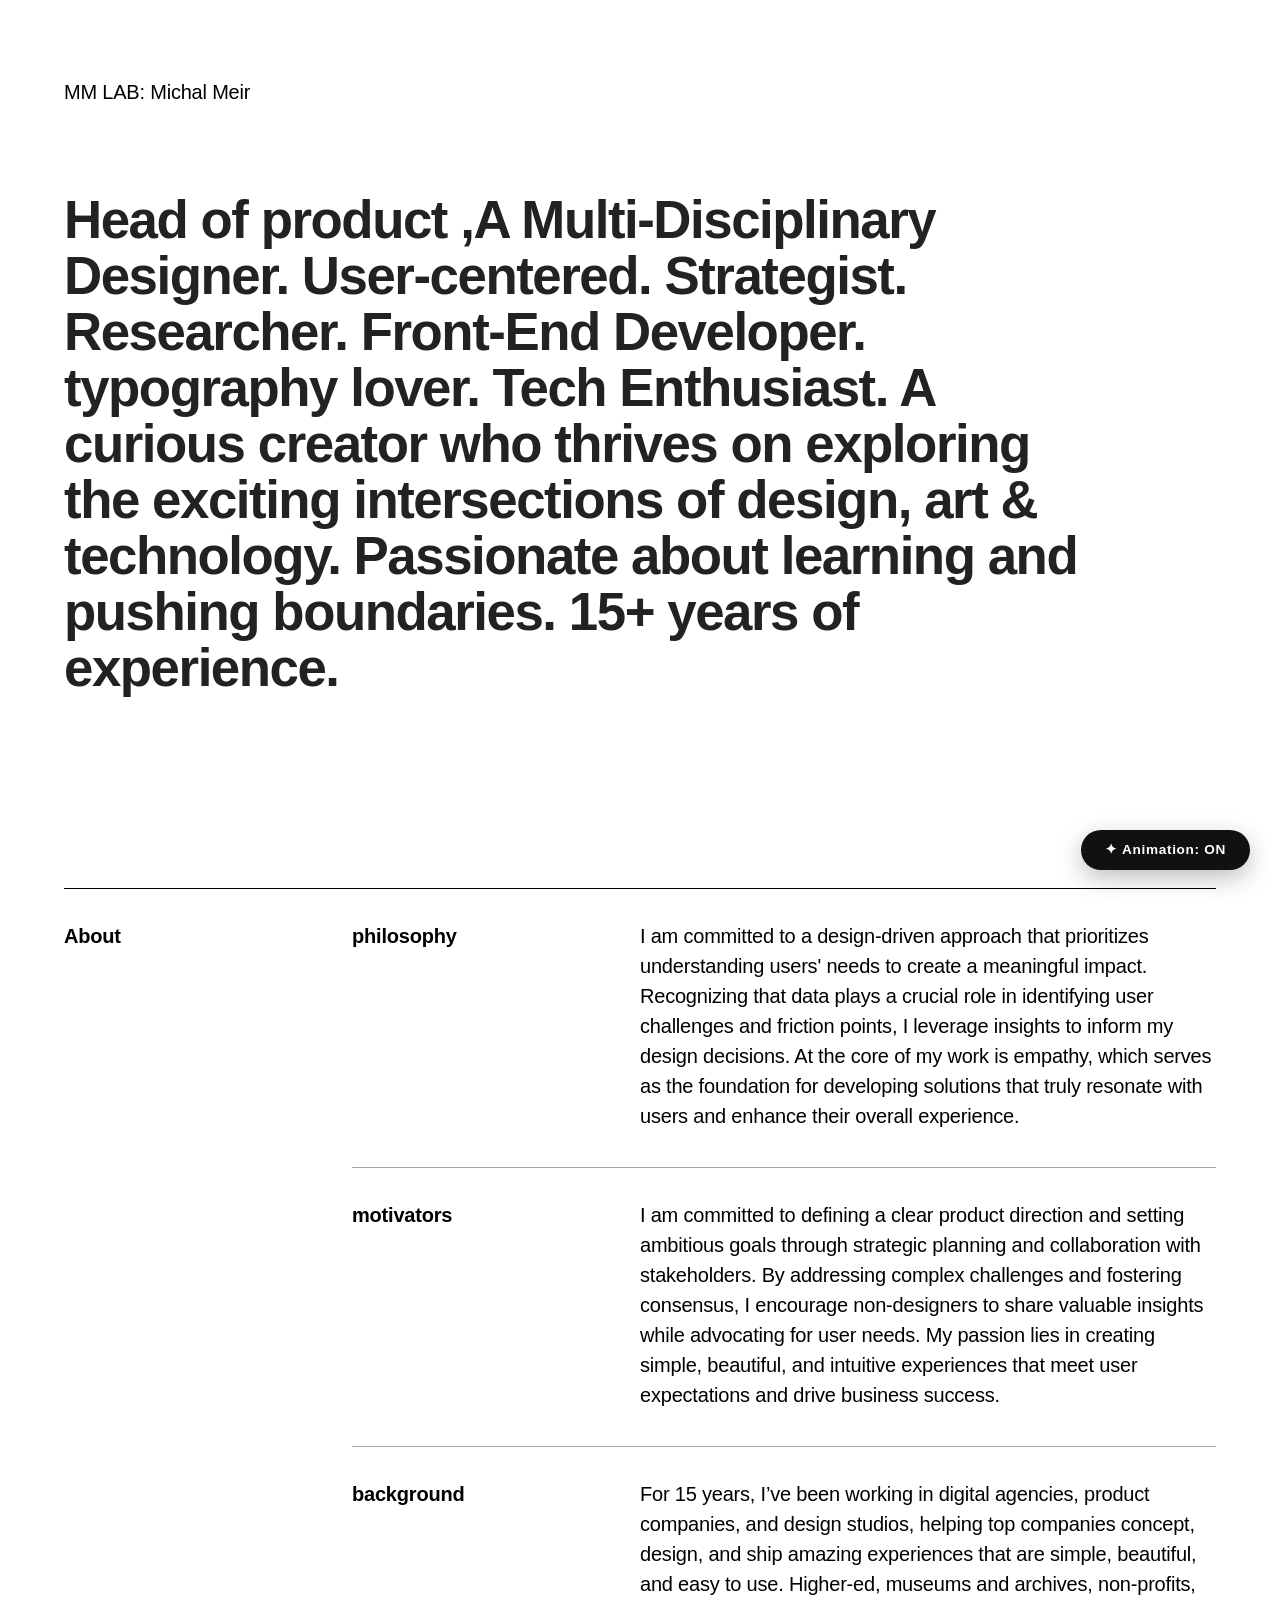
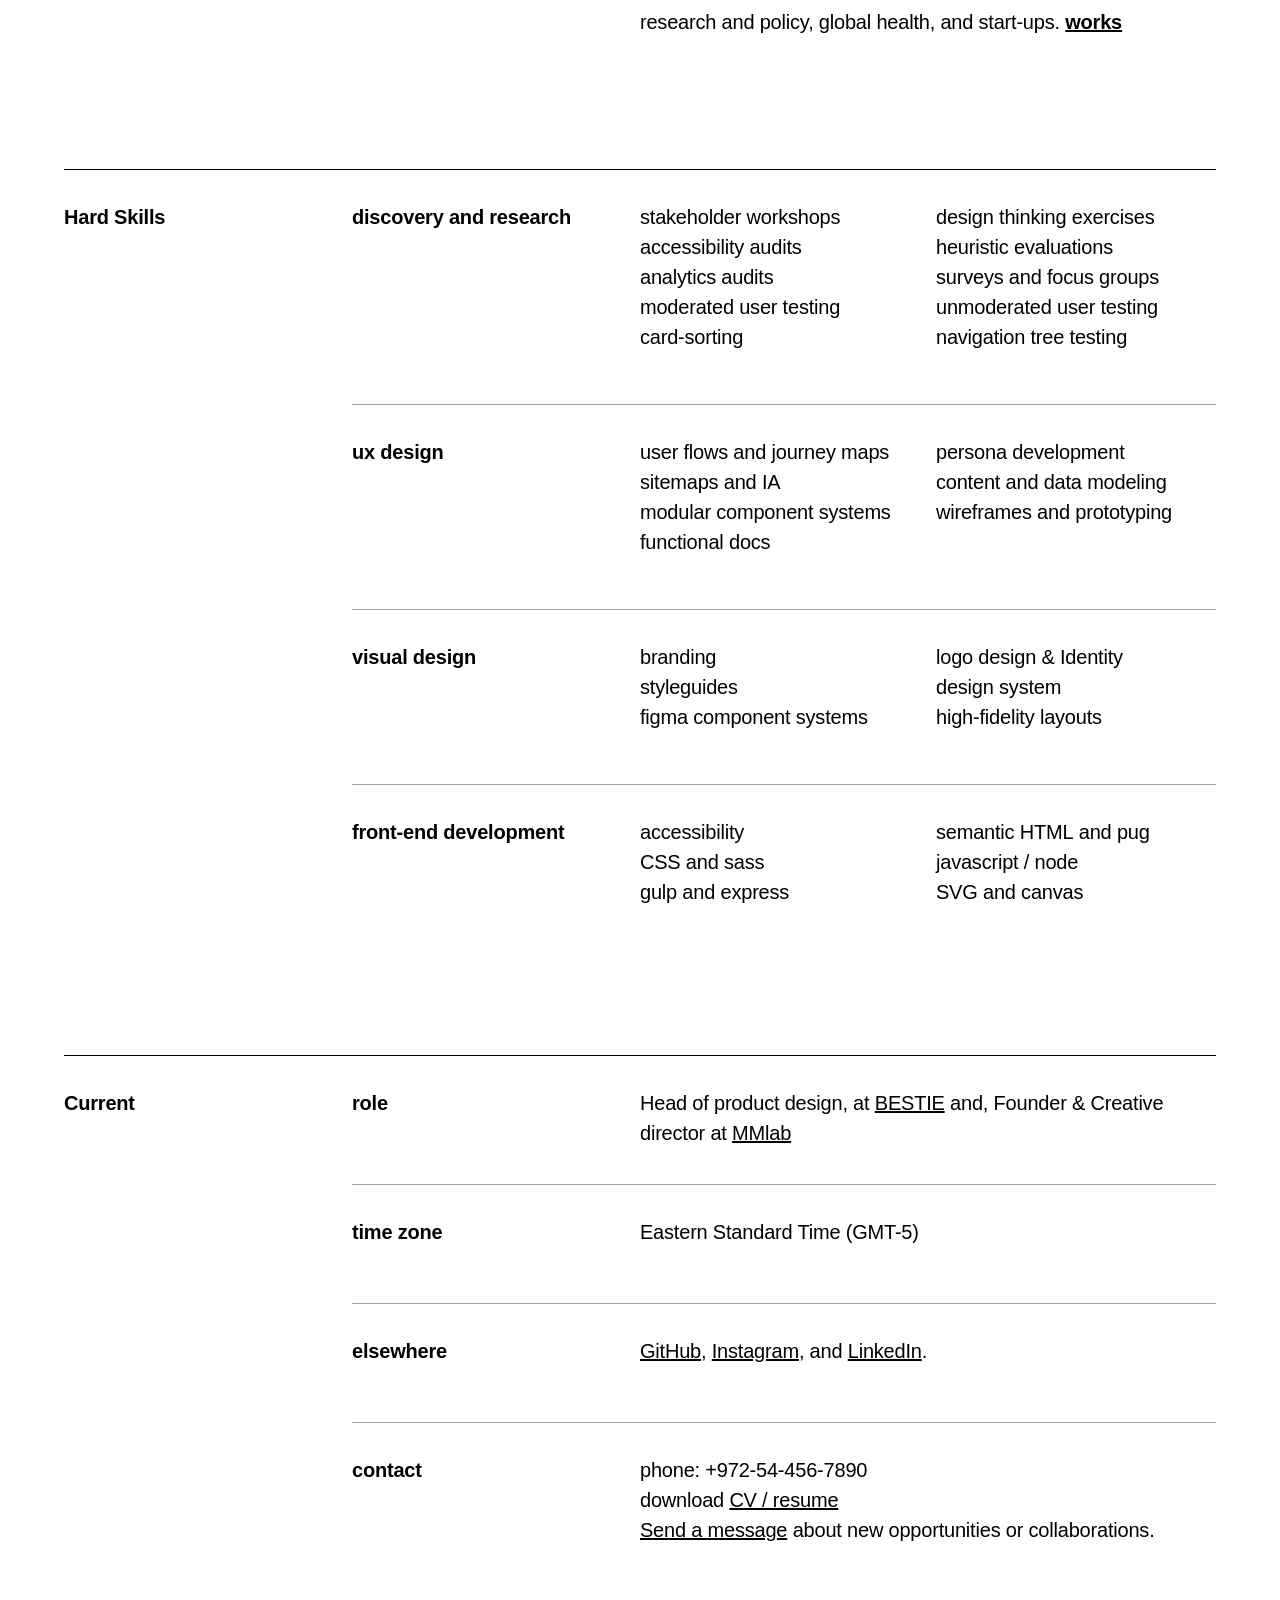
==== commit 9607a802: "Update portfolio: New works gallery, fixed z-index layers, and added video support to animation" ====
--- a/index.html
+++ b/index.html
@@ -1,218 +1,240 @@
 <!DOCTYPE html>
 <html lang="en-US">
-  <head>
-    <meta charset="utf-8" />
-    <title>MM LAB: Michal Meir</title>
-    <meta http-equiv="X-UA-Compatible" content="IE=edge" />
-    <meta name="viewport" content="width=device-width, initial-scale=1.0" />
-    <meta
-      name="description"
-      content="UI UX designer. Strategist. Researcher. Front-end developer. Multidisciplinary creative advocate. Over 15 years of experience."
-    />
-    <meta
-      property="og:title"
-      content="MM LAB: Michal Meir"
-    />
-    <meta property="og:image" content="/og.png" />
-    <link rel="stylesheet" href="./style.css" />
-  </head>
-  <body>
-  <div id="loadingScreen" style="position: fixed; top: 50%; left: 50%; transform: translate(-50%, -50%); z-index: 1000; display: none;">Loading...</div>
-    <main>
+
+<head>
+  <meta charset="utf-8" />
+  <title>MM LAB: Michal Meir</title>
+  <meta http-equiv="X-UA-Compatible" content="IE=edge" />
+  <meta name="viewport" content="width=device-width, initial-scale=1.0" />
+  <meta name="description"
+    content="UI UX designer. Strategist. Researcher. Front-end developer. Multidisciplinary creative advocate. Over 15 years of experience." />
+  <meta property="og:title" content="MM LAB: Michal Meir" />
+  <meta property="og:image" content="/og.png" />
+  <link rel="stylesheet" href="./style.css" />
+  <style>
+    main {
+      position: relative;
+      z-index: 100;
+      pointer-events: none; /* Let trails work in empty areas */
+    }
+
+    main header,
+    main section,
+    .main-nav,
+    a {
+      position: relative;
+      z-index: 101;
+      pointer-events: auto; /* Make sure content is clickable */
+    }
+
+    /* Works Link Styling */
+    a[href="./works.html"] {
+      color: #000;
+      text-decoration: underline;
+      font-weight: 700;
+      transition: all 0.3s ease;
+      display: inline-block;
+      margin-top: 0.5rem;
+    }
+
+    a[href="./works.html"]:hover {
+      color: #666;
+      transform: translateY(-2px);
+      text-decoration: none;
+      cursor: pointer;
+    }
+
+    /* General link hover */
+    a:hover {
+      opacity: 0.7;
+      cursor: pointer;
+    }
+
+    html {
+      scroll-behavior: smooth;
+    }
+  </style>
+</head>
+
+<body>
+  <div id="loadingScreen"
+    style="position: fixed; top: 50%; left: 50%; transform: translate(-50%, -50%); z-index: 1000; display: none;">
+    Loading...</div>
+  <main>
     <canvas id="canvas"></canvas>
-        <header class="home">
-         <h1>
-            <span class="name">MM LAB: Michal Meir </span>
-            Head of product ,A Multi-Disciplinary Designer. User-centered. Strategist. Researcher. Front-End Developer. typography lover. Tech
-            Enthusiast. A curious creator who thrives on exploring the exciting
-            intersections of design, art &amp; technology. Passionate about
-            learning and pushing boundaries. 13+ years of experience.
-        </h1>
-      </header>
+
+    <header class="home">
+      <h1>
+        <span class="name">MM LAB: Michal Meir </span>
+        Head of product ,A Multi-Disciplinary Designer. User-centered. Strategist. Researcher. Front-End Developer.
+        typography lover. Tech
+        Enthusiast. A curious creator who thrives on exploring the exciting
+        intersections of design, art &amp; technology. Passionate about
+        learning and pushing boundaries. 15+ years of experience.
+      </h1>
+    </header>
+    <section id="about" class="section text">
+      <h2 class="heading">About</h2>
+      <div class="section-content">
+        <section class="subsection">
+          <h3>Philosophy</h3>
+          <div class="subsection-content">
+            <p>
+              I am committed to a design-driven approach that prioritizes
+              understanding users' needs to create a meaningful impact.
+              Recognizing that data plays a crucial role in identifying user
+              challenges and friction points, I leverage insights to inform my
+              design decisions. At the core of my work is empathy, which
+              serves as the foundation for developing solutions that truly
+              resonate with users and enhance their overall experience.
+            </p>
+          </div>
+        </section>
+        <section class="subsection">
+          <h3>Motivators</h3>
+          <div class="subsection-content">
+            <p>
+              I am committed to defining a clear product direction and setting
+              ambitious goals through strategic planning and collaboration
+              with stakeholders. By addressing complex challenges and
+              fostering consensus, I encourage non-designers to share valuable
+              insights while advocating for user needs. My passion lies in
+              creating simple, beautiful, and intuitive experiences that meet
+              user expectations and drive business success.
+            </p>
+          </div>
+        </section>
+        <section class="subsection">
+          <h3>Background</h3>
+          <div class="subsection-content">
+            <p>
+              For 15 years, I’ve been working in digital agencies, product
+              companies, and design studios, helping top companies concept,
+              design, and ship amazing experiences that are simple, beautiful,
+              and easy to use. Higher-ed, museums and archives, non-profits,
+              research and policy, global health, and start-ups.
+              <a href="./works.html" rel="external">works</a>
+            </p>
+          </div>
+        </section>
+      </div>
+    </section>
+    <section class="section lists">
+      <h2 class="heading">Hard Skills</h2>
+      <div class="section-content">
+        <section class="subsection">
+          <h3>Discovery and Research</h3>
+          <div class="subsection-content">
+            <ul>
+              <li>stakeholder workshops</li>
+              <li>design thinking exercises</li>
+              <li>accessibility audits</li>
+              <li>heuristic evaluations</li>
+              <li>analytics audits</li>
+              <li>surveys and focus groups</li>
+              <li>moderated user testing</li>
+              <li>unmoderated user testing</li>
+              <li>card-sorting</li>
+              <li>navigation tree testing</li>
+            </ul>
+          </div>
+        </section>
+        <section class="subsection">
+          <h3><abbr>UX</abbr> Design</h3>
+          <div class="subsection-content">
+            <ul>
+              <li>user flows and journey maps</li>
+              <li>persona development</li>
+              <li>sitemaps and <abbr>IA</abbr></li>
+              <li>content and data modeling</li>
+              <li>modular component systems</li>
+              <li>wireframes and prototyping</li>
+              <li>functional docs</li>
+            </ul>
+          </div>
+        </section>
+        <section class="subsection">
+          <h3>Visual Design</h3>
+          <div class="subsection-content">
+            <ul>
+              <li>branding</li>
+              <li>logo design & Identity</li>
+              <li>styleguides</li>
+              <li>design system</li>
+              <li>figma component systems</li>
+              <li>high-fidelity layouts</li>
+            </ul>
+          </div>
+        </section>
+        <section class="subsection">
+          <h3>Front-end Development</h3>
+          <div class="subsection-content">
+            <ul>
+              <li>accessibility</li>
+              <li>semantic <abbr>HTML</abbr> and pug</li>
+              <li><abbr>CSS</abbr> and sass</li>
+              <li>javascript / node</li>
+              <li>gulp and express</li>
+              <li><abbr>SVG</abbr> and canvas</li>
+            </ul>
+          </div>
+        </section>
+      </div>
+    </section>
     <section class="section text">
-        <h2 class="heading">About</h2>
-        <div class="section-content">
-          <section class="subsection">
-            <h3>Philosophy</h3>
-            <div class="subsection-content">
-              <p>
-                I am committed to a design-driven approach that prioritizes
-                understanding users' needs to create a meaningful impact.
-                Recognizing that data plays a crucial role in identifying user
-                challenges and friction points, I leverage insights to inform my
-                design decisions. At the core of my work is empathy, which
-                serves as the foundation for developing solutions that truly
-                resonate with users and enhance their overall experience.
-              </p>
-            </div>
-          </section>
-          <section class="subsection">
-            <h3>Motivators</h3>
-            <div class="subsection-content">
-              <p>
-                I am committed to defining a clear product direction and setting
-                ambitious goals through strategic planning and collaboration
-                with stakeholders. By addressing complex challenges and
-                fostering consensus, I encourage non-designers to share valuable
-                insights while advocating for user needs. My passion lies in
-                creating simple, beautiful, and intuitive experiences that meet
-                user expectations and drive business success.
-              </p>
-            </div>
-          </section>
-          <section class="subsection">
-            <h3>Background</h3>
-            <div class="subsection-content">
-              <p>
-                For 15 years, I’ve been working in digital agencies, product
-                companies, and design studios, helping top companies concept,
-                design, and ship amazing experiences that are simple, beautiful,
-                and easy to use. Higher-ed, museums and archives, non-profits,
-                research and policy, global health, and start-ups.
-                <a href="./work" rel="external">works</a>
-              </p>
-            </div>
-          </section>
-        </div>
-      </section>
-      <section class="section lists">
-        <h2 class="heading">Hard Skills</h2>
-        <div class="section-content">
-          <section class="subsection">
-            <h3>Discovery and Research</h3>
-            <div class="subsection-content">
-              <ul>
-                <li>stakeholder workshops</li>
-                <li>design thinking exercises</li>
-                <li>accessibility audits</li>
-                <li>heuristic evaluations</li>
-                <li>analytics audits</li>
-                <li>surveys and focus groups</li>
-                <li>moderated user testing</li>
-                <li>unmoderated user testing</li>
-                <li>card-sorting</li>
-                <li>navigation tree testing</li>
-              </ul>
-            </div>
-          </section>
-          <section class="subsection">
-            <h3><abbr>UX</abbr> Design</h3>
-            <div class="subsection-content">
-              <ul>
-                <li>user flows and journey maps</li>
-                <li>persona development</li>
-                <li>sitemaps and <abbr>IA</abbr></li>
-                <li>content and data modeling</li>
-                <li>modular component systems</li>
-                <li>wireframes and prototyping</li>
-                <li>functional docs</li>
-              </ul>
-            </div>
-          </section>
-          <section class="subsection">
-            <h3>Visual Design</h3>
-            <div class="subsection-content">
-              <ul>
-                <li>branding</li>
-                <li>logo design & Identity</li>
-                <li>styleguides</li>
-                <li>design system</li>
-                <li>figma component systems</li>
-                <li>high-fidelity layouts</li>
-              </ul>
-            </div>
-          </section>
-          <section class="subsection">
-            <h3>Front-end Development</h3>
-            <div class="subsection-content">
-              <ul>
-                <li>accessibility</li>
-                <li>semantic <abbr>HTML</abbr> and pug</li>
-                <li><abbr>CSS</abbr> and sass</li>
-                <li>javascript / node</li>
-                <li>gulp and express</li>
-                <li><abbr>SVG</abbr> and canvas</li>
-              </ul>
-            </div>
-          </section>
-        </div>
-      </section>
-      <section class="section text">
-        <h2 class="heading">Current</h2>
-        <div class="section-content">
-          <section class="subsection">
-            <h3>Role</h3>
-            <div class="subsection-content">
-              <p>
-                Head of product design, at
-                <a href="https://bestie.co.il/" rel="external noopener"
-                  >BESTIE</a
-                >
-                and, Founder &amp; Creative director at
-                <a href="https://michalmeir.com/" rel="external noopener">
-                  MMlab</a
-                >
-              </p>
-            </div>
-          </section>
-          <section class="subsection">
-            <h3>Time Zone</h3>
-            <div class="subsection-content">
-              <p>Eastern Standard Time (<abbr class="normal">GMT</abbr>-5)</p>
-            </div>
-          </section>
-          <section class="subsection">
-            <h3>Elsewhere</h3>
-            <div class="subsection-content">
-              <p>
-                <a href="https://github.com/micmicmi" rel="external noopener"
-                  >GitHub</a
-                >,
-                <a
-                  href="https://www.instagram.com/michal_meier/"
-                  rel="external noopener"
-                  >Instagram</a
-                >, and
-                <a
-                  href="https://www.linkedin.com/in/michal-meir-8675b543/"
-                  rel="external noopener"
-                  >LinkedIn</a
-                >.
-              </p>
-            </div>
-          </section>
-          <section class="subsection">
-            <h3>Contact</h3>
-            <div class="subsection-content">
-              <p> phone: +972-54-456-7890
+      <h2 class="heading">Current</h2>
+      <div class="section-content">
+        <section class="subsection">
+          <h3>Role</h3>
+          <div class="subsection-content">
+            <p>
+              Head of product design, at
+              <a href="https://bestie.co.il/" rel="external noopener">BESTIE</a>
+              and, Founder &amp; Creative director at
+              <a href="https://michalmeir.com/" rel="external noopener">
+                MMlab</a>
+            </p>
+          </div>
+        </section>
+        <section class="subsection">
+          <h3>Time Zone</h3>
+          <div class="subsection-content">
+            <p>Eastern Standard Time (<abbr class="normal">GMT</abbr>-5)</p>
+          </div>
+        </section>
+        <section class="subsection">
+          <h3>Elsewhere</h3>
+          <div class="subsection-content">
+            <p>
+              <a href="https://github.com/micmicmi" rel="external noopener">GitHub</a>,
+              <a href="https://www.instagram.com/michal_meier/" rel="external noopener">Instagram</a>, and
+              <a href="https://www.linkedin.com/in/michal-meir-8675b543/" rel="external noopener">LinkedIn</a>.
+            </p>
+          </div>
+        </section>
+        <section class="subsection">
+          <h3>Contact</h3>
+          <div class="subsection-content">
+            <p> phone: +972-54-456-7890
               <br> download <a href="./Resume_mm2.pdf" rel="external">CV / resume</a>
               <br>
-              <a
-                  href="mailto:michal.meir@gmail.com"
-                  target="_blank"
-                  class="link svelte-1r8uroi"
-                  >Send a message</a
-                >
-                about new opportunities or collaborations.
-
-              </p>
-            </div>
-          </section>
-        </div>
-      </section>
-    </main>
-<script src="image_animation.js"></script>
-<script>
-  const loadingScreen = document.getElementById('loadingScreen');
-  window.addEventListener('load', () => {
-    if (loadingScreen) {
-      loadingScreen.style.display = 'none';
-    }
-  });
-</script>
-
-<script defer>
-   const playButton = document.getElementById("playButton");
-</script>
-  </body>
-</html>
+              <a href="mailto:michal.meir@gmail.com" target="_blank" class="link svelte-1r8uroi">Send a message</a>
+              about new opportunities or collaborations.
+
+            </p>
+          </div>
+        </section>
+      </div>
+    </section>
+  </main>
+
+  <script src="image_animation.js"></script>
+  <script>
+    window.addEventListener('load', () => {
+      const loadingScreen = document.getElementById('loadingScreen');
+      if (loadingScreen) loadingScreen.style.display = 'none';
+    });
+  </script>
+</body>
+
+</html>
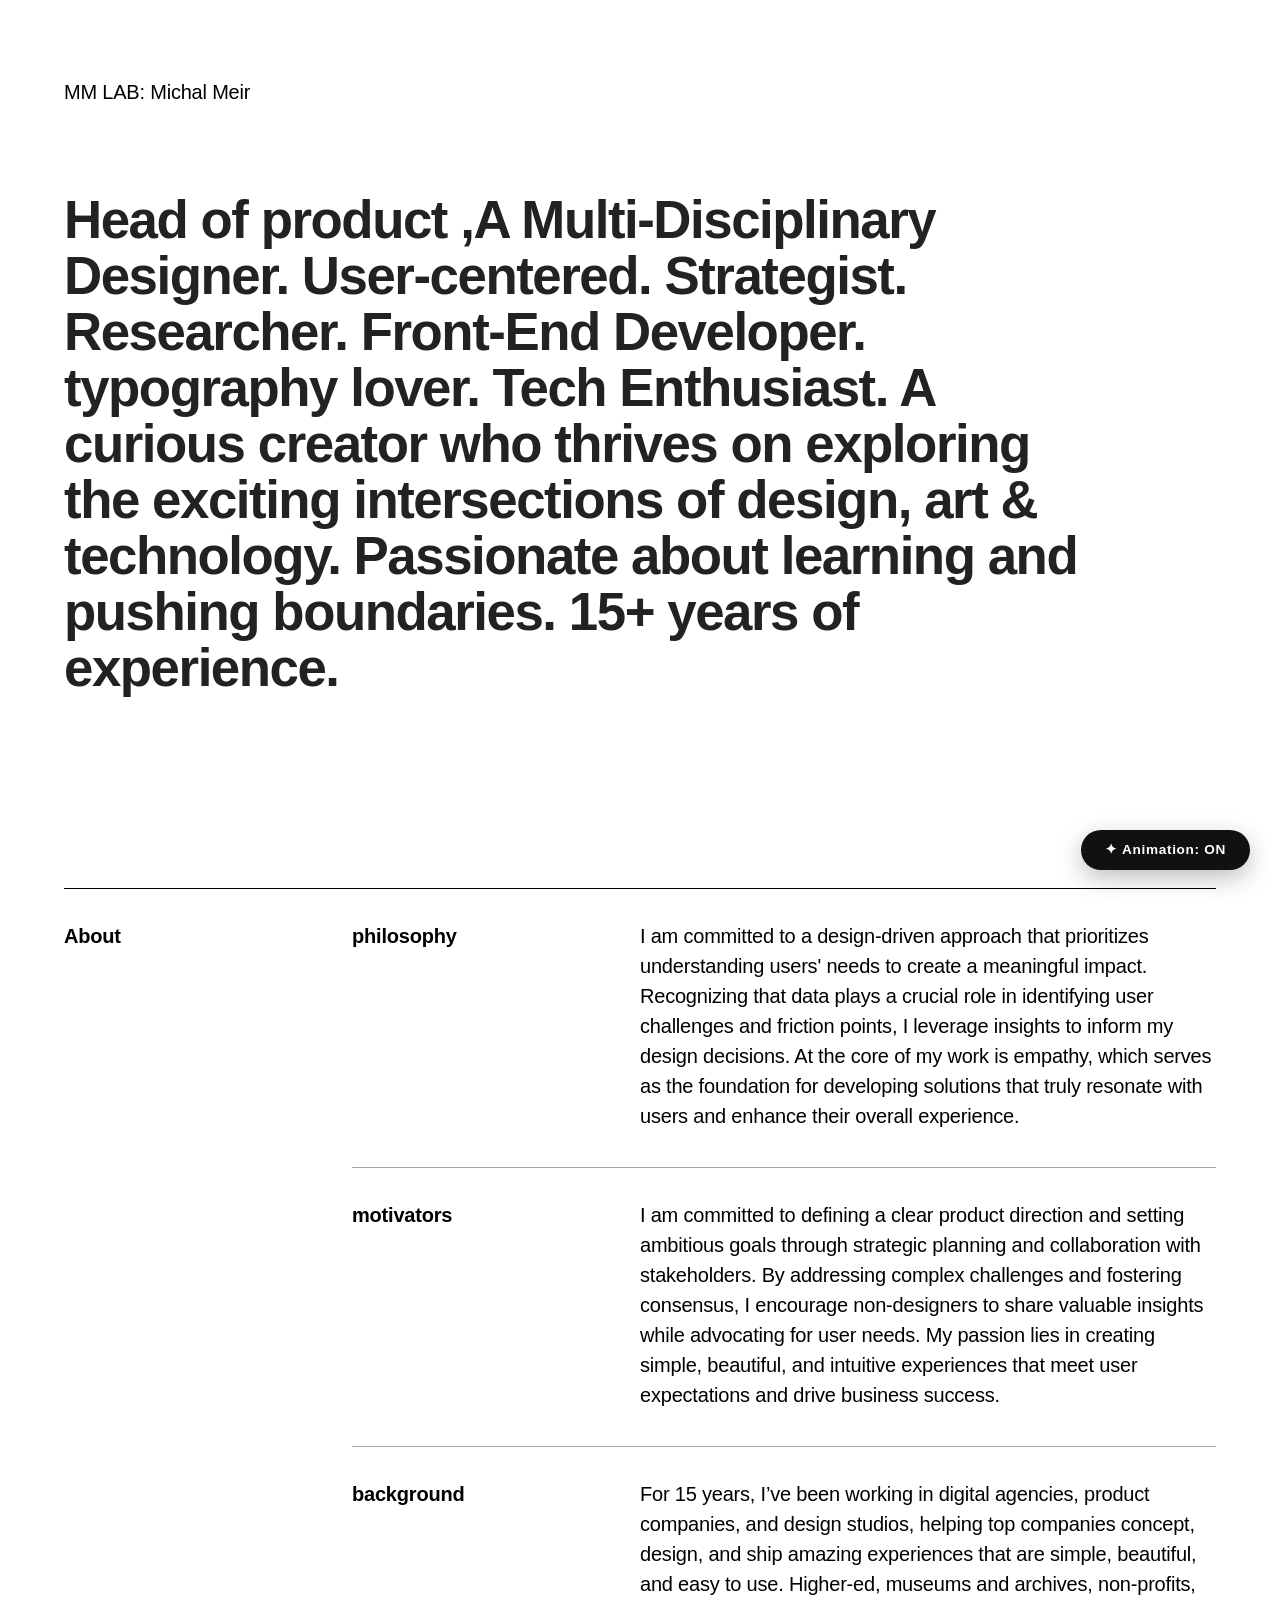
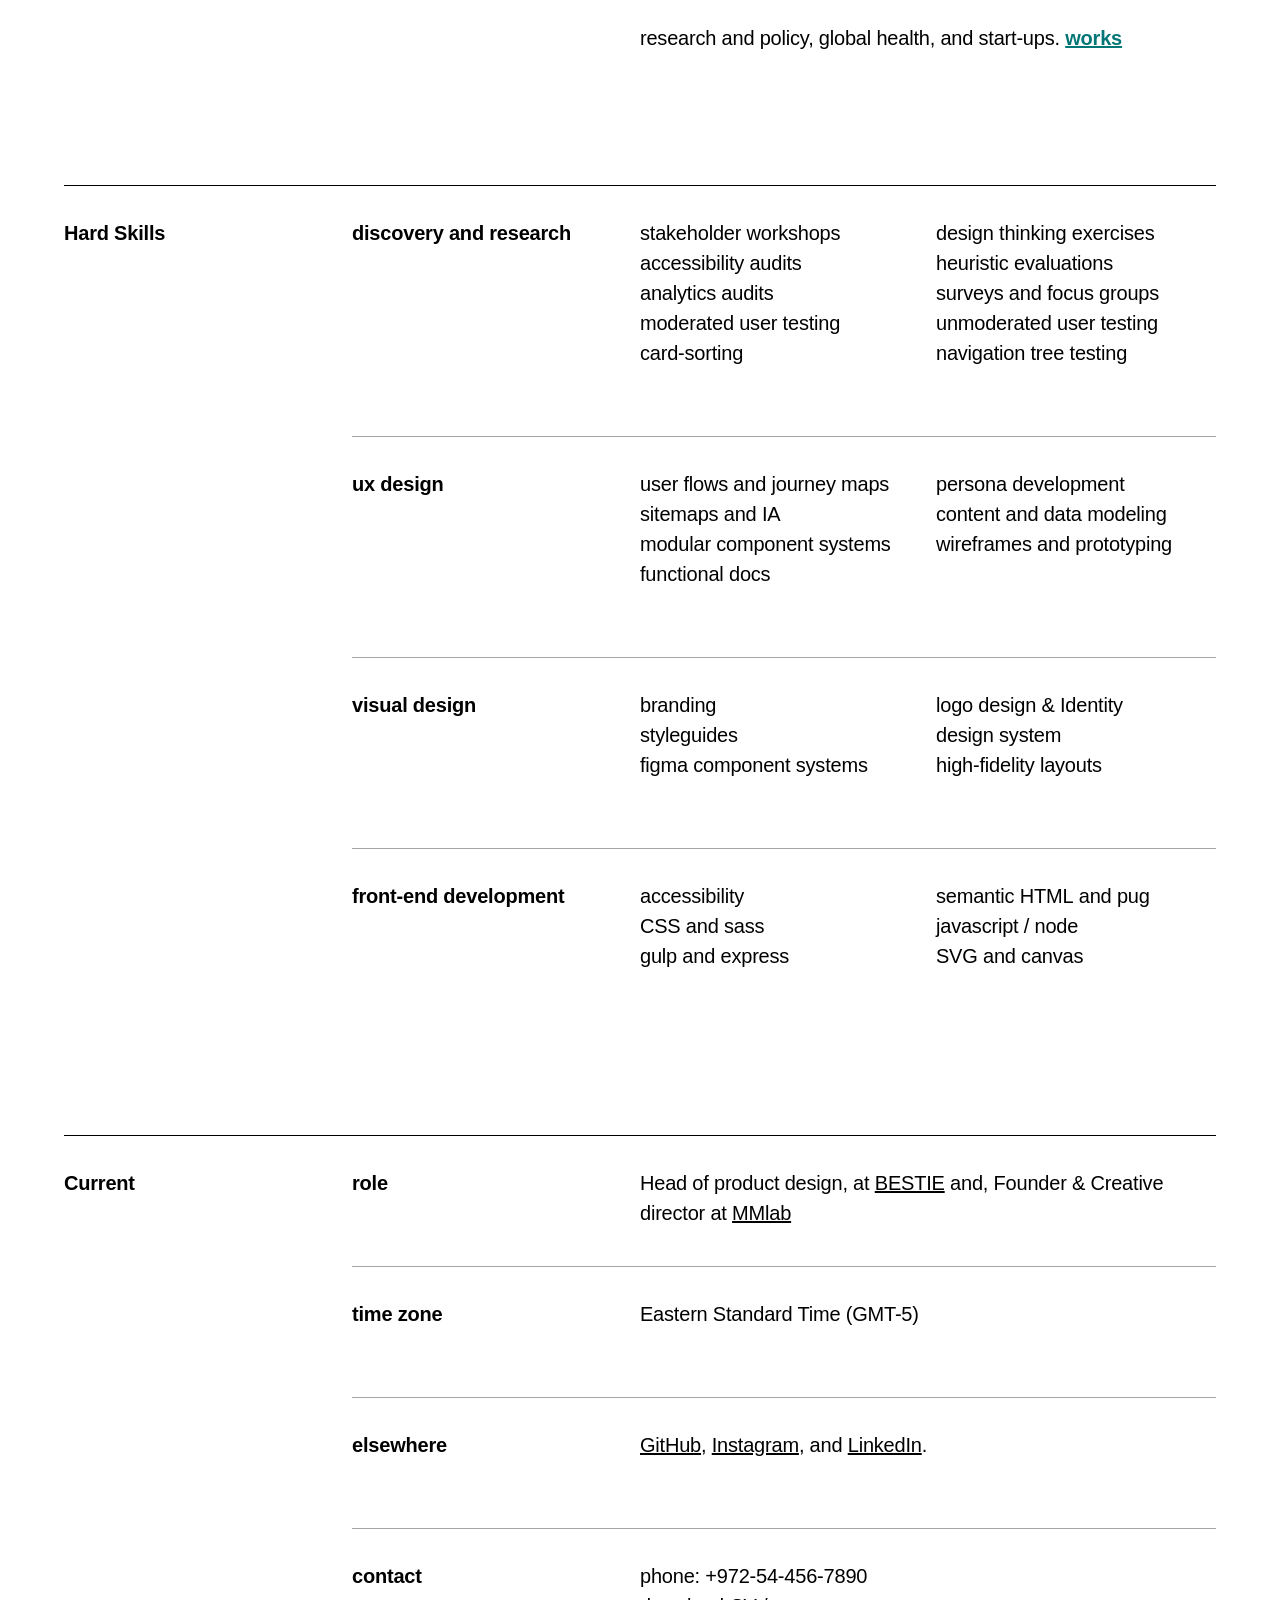
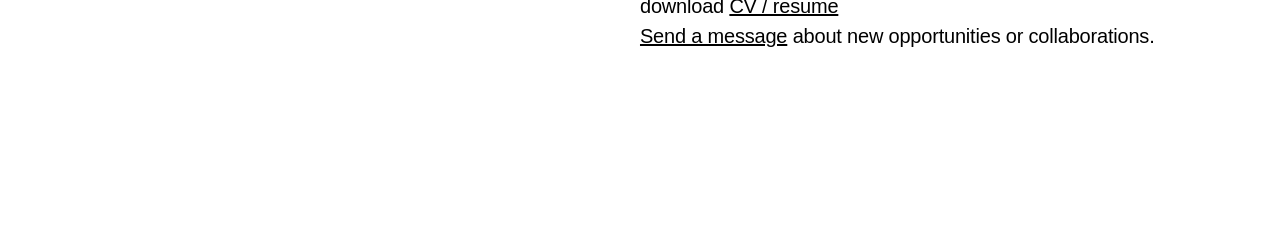
==== commit 44b5aeaa: "Final z-index organization: Links on top, animation in middle, text in back" ====
--- a/index.html
+++ b/index.html
@@ -11,54 +11,11 @@
   <meta property="og:title" content="MM LAB: Michal Meir" />
   <meta property="og:image" content="/og.png" />
   <link rel="stylesheet" href="./style.css" />
-  <style>
-    main {
-      position: relative;
-      z-index: 100;
-      pointer-events: none; /* Let trails work in empty areas */
-    }
-
-    main header,
-    main section,
-    .main-nav,
-    a {
-      position: relative;
-      z-index: 101;
-      pointer-events: auto; /* Make sure content is clickable */
-    }
-
-    /* Works Link Styling */
-    a[href="./works.html"] {
-      color: #000;
-      text-decoration: underline;
-      font-weight: 700;
-      transition: all 0.3s ease;
-      display: inline-block;
-      margin-top: 0.5rem;
-    }
-
-    a[href="./works.html"]:hover {
-      color: #666;
-      transform: translateY(-2px);
-      text-decoration: none;
-      cursor: pointer;
-    }
-
-    /* General link hover */
-    a:hover {
-      opacity: 0.7;
-      cursor: pointer;
-    }
-
-    html {
-      scroll-behavior: smooth;
-    }
-  </style>
 </head>
 
 <body>
   <div id="loadingScreen"
-    style="position: fixed; top: 50%; left: 50%; transform: translate(-50%, -50%); z-index: 1000; display: none;">
+    style="position: fixed; top: 50%; left: 50%; transform: translate(-50%, -50%); z-index: 1; display: none;">
     Loading...</div>
   <main>
     <canvas id="canvas"></canvas>
--- a/style.css
+++ b/style.css
@@ -6,16 +6,64 @@
 
 }
 
+main {
+  position: relative;
+  pointer-events: none;
+}
+
+main header,
+main section {
+  position: relative;
+  pointer-events: none;
+}
+
+a,
+.nav-links a {
+  position: relative;
+  z-index: 2;
+  pointer-events: auto;
+}
+
+a[href="./works.html"] {
+  color: #037777;
+  text-decoration: underline;
+  font-weight: 600;
+  transition: all 0.3s ease;
+  display: inline-block;
+  margin-top: 1.5rem;
+}
+
+a[href="./works.html"]:hover {
+  color: #665;
+  transform: translateY(-3px);
+  text-decoration: none;
+  cursor: pointer;
+  z-index: 2;
+}
+
+/* General link hover */
+a:hover {
+  opacity: 0.7;
+  cursor: pointer;
+}
+
+html {
+  scroll-behavior: smooth;
+}
+
 #canvas {
-  z-index: 1;
-  position: absolute; /* Changed from fixed to absolute */
+  z-index: 1 !important;
+  position: absolute;
+  /* Changed from fixed to absolute */
   height: 100vh;
   width: 100vw;
   pointer-events: all;
   top: 0;
   left: 0;
-  clip-path: inset(0 0 calc(100% - 100vh) 0); /* Clips to viewport height */
-  mix-blend-mode: normal; /* Changed from 'multiply' to 'normal' */
+  clip-path: inset(0 0 calc(100% - 100vh) 0);
+  /* Clips to viewport height */
+  mix-blend-mode: normal;
+  /* Changed from 'multiply' to 'normal' */
 }
 
 
@@ -57,11 +105,14 @@
   text-decoration: underline dotted;
 }
 
-b, strong {
+b,
+strong {
   font-weight: bolder;
 }
 
-code, kbd, samp {
+code,
+kbd,
+samp {
   font-family: monospace, monospace;
   font-size: 1em;
 }
@@ -70,7 +121,8 @@
   font-size: 80%;
 }
 
-sub, sup {
+sub,
+sup {
   font-size: 75%;
   line-height: 0;
   position: relative;
@@ -85,18 +137,26 @@
   top: -0.5em;
 }
 
-button, input, optgroup, select, textarea {
+button,
+input,
+optgroup,
+select,
+textarea {
   font-family: inherit;
   font-size: 100%;
   line-height: 1.15;
   margin: 0;
 }
 
-button, input {
+button,
+input {
   overflow: visible;
 }
 
-[type=button], [type=reset], [type=submit], button {
+[type=button],
+[type=reset],
+[type=submit],
+button {
   appearance: button;
 }
 
@@ -121,12 +181,14 @@
   overflow: auto;
 }
 
-[type=checkbox], [type=radio] {
+[type=checkbox],
+[type=radio] {
   box-sizing: border-box;
   padding: 0;
 }
 
-[type=number]::-webkit-inner-spin-button, [type=number]::-webkit-outer-spin-button {
+[type=number]::-webkit-inner-spin-button,
+[type=number]::-webkit-outer-spin-button {
   height: auto;
 }
 
@@ -167,10 +229,6 @@
   box-sizing: border-box;
 }
 
-img {
-  /* max-width: 100%; */
-}
-
 .border-box {
   box-sizing: border-box;
 }
@@ -193,7 +251,11 @@
   font-family: -apple-system, BlinkMacSystemFont, "avenir next", avenir, helvetica, "helvetica neue", ubuntu, roboto, noto, "segoe ui", arial, sans-serif;
 }
 
-dd, figcaption, header.home h1 span.name, li, p {
+dd,
+figcaption,
+header.home h1 span.name,
+li,
+p {
   font-weight: 300;
 }
 
@@ -201,19 +263,28 @@
   font-weight: 700;
 }
 
-.card dd, .card dt, .lists .subsection-content ul li, .section h2, .subsection h3, .text .subsection-content p {
+.card dd,
+.card dt,
+.lists .subsection-content ul li,
+.section h2,
+.subsection h3,
+.text .subsection-content p {
   line-height: 1.5;
 }
 
-dl, ol, ul {
+dl,
+ol,
+ul {
   list-style-type: none;
 }
 
-.section, header.home {
+.section,
+header.home {
   position: relative;
 }
 
-.section h2, header.home h1 span.name {
+.section h2,
+header.home h1 span.name {
   position: absolute;
 }
 
@@ -235,7 +306,8 @@
 
 .section {
   padding-bottom: 2rem;
-  padding-top: .5rem; /* Combined padding properties */
+  padding-top: .5rem;
+  /* Combined padding properties */
 }
 
 header.home h1 {
@@ -259,13 +331,16 @@
   margin-top: 0;
 }
 
-header  .section {
+header .section {
   margin-top: 8rem;
 }
 
-.lists .subsection-content ul, .subsection h3, header.home h1 {
+.lists .subsection-content ul,
+.subsection h3,
+header.home h1 {
   margin-top: 0;
-  margin-bottom: 2; /* Specified unit for margin-bottom */
+  margin-bottom: 2rem;
+  /* Specified unit for margin-bottom */
 }
 
 .card {
@@ -283,15 +358,40 @@
   margin-bottom: 4rem;
 }
 
-h2, h3, h4, h5, h6 {
+h2,
+h3,
+h4,
+h5,
+h6 {
   text-transform: lowercase;
 }
 
-.card dd, .card dt, dd, dt, h1, h2, h3, h4, h5, h6, header.home h1 span.name, li, p {
+.card dd,
+.card dt,
+dd,
+dt,
+h1,
+h2,
+h3,
+h4,
+h5,
+h6,
+header.home h1 span.name,
+li,
+p {
   font-size: 1.25rem;
 }
 
-dd, dt, h1, h2, h3, h4, h5, h6, li, p {
+dd,
+dt,
+h1,
+h2,
+h3,
+h4,
+h5,
+h6,
+li,
+p {
   max-width: 30em;
 }
 
@@ -319,7 +419,9 @@
   border: initial;
 }
 
-:root, a, header.home h1 span.name {
+:root,
+a,
+header.home h1 span.name {
   color: #000;
 }
 
@@ -327,11 +429,22 @@
   color: #222;
 }
 
-.section h2, body {
+.section h2,
+body {
   background: #fff;
 }
 
-dd, dt, h1, h2, h3, h4, h5, h6, header.home h1 span.name, li, p {
+dd,
+dt,
+h1,
+h2,
+h3,
+h4,
+h5,
+h6,
+header.home h1 span.name,
+li,
+p {
   letter-spacing: -.01em;
 }
 
@@ -339,38 +452,50 @@
   .subsection {
     display: flex;
   }
+
   header.home h1 {
     max-width: 48rem;
   }
+
   main {
     padding: 4rem;
   }
+
   .subsection .subsection-content {
     padding-left: 0;
   }
+
   .section {
     padding-top: 1rem;
   }
+
   header.home h1 {
     padding-top: 8rem;
     padding-bottom: 8rem;
   }
+
   .text .subsection-content p:last-child {
     margin-bottom: 0;
   }
+
   .card {
     margin-top: 0;
   }
-  header  .section {
+
+  header .section {
     margin-top: 4rem;
   }
+
   .cards .subsection-content dl {
     margin-top: 0;
     margin-bottom: 0;
   }
-  .subsection .subsection-content, .subsection h3 {
+
+  .subsection .subsection-content,
+  .subsection h3 {
     width: 50%;
   }
+
   .sr-only-ns {
     position: absolute;
     padding: 0;
@@ -381,6 +506,7 @@
     height: 1px;
     margin: -1px;
   }
+
   .sr-only-focusable-ns:focus {
     position: relative;
     width: auto;
@@ -397,52 +523,70 @@
     border-top-width: 1px;
     border-color: #a5a5a5;
   }
+
   .section {
     display: flex;
   }
+
   header.home h1 {
     max-width: 65rem;
   }
+
   .section h2 {
     position: relative;
   }
+
   .section h2 {
     padding-right: 0;
   }
+
   .subsection {
     padding-bottom: 2rem;
   }
+
   .subsection:not(:first-child) {
     padding-top: 2rem;
   }
+
   .subsection {
     margin-bottom: .25rem;
   }
+
   .subsection:not(:first-child) {
     margin-top: 0;
   }
+
   .subsection {
     margin-top: 1rem;
   }
+
   .section h2 {
     margin-top: 1rem;
     margin-bottom: 1rem;
   }
-  .card dd, .card dt, .card h4 {
+
+  .card dd,
+  .card dt,
+  .card h4 {
     max-width: 34em;
   }
+
   .section h2 {
     width: 25%;
   }
+
   .section .section-content {
     width: 75%;
   }
+
   .subsection h3 {
     width: 33.3333333333%;
   }
+
   .subsection .subsection-content {
     width: 66.6666666667%;
   }
+
   .sr-only-l {
     position: absolute;
     padding: 0;
@@ -453,6 +597,7 @@
     height: 1px;
     margin: -1px;
   }
+
   .sr-only-focusable-l:focus {
     position: relative;
     width: auto;
@@ -461,21 +606,27 @@
     margin: inherit;
     border: initial;
   }
+
   .section h2 {
     background: 0 0;
   }
+
   .lists .subsection-content ul {
     width: 100%;
     display: flex;
     flex-wrap: wrap;
-    column-gap: 1rem; /* Removed vendor prefix */
-  }
-  .lists .subsection-content ul > * {
+    column-gap: 1rem;
+    /* Removed vendor prefix */
+  }
+
+  .lists .subsection-content ul>* {
     flex-basis: calc(50% - .5rem);
   }
+
   .section h2 {
     width: 25%;
   }
+
   .section .section-content {
     width: 75%;
   }
@@ -485,15 +636,19 @@
   .section h2 {
     width: 20%;
   }
+
   .subsection h3 {
     width: 25%;
   }
+
   .subsection .subsection-content {
     width: 75%;
   }
+
   .section .section-content {
     width: 80%;
   }
+
   .sr-only-xl {
     position: absolute;
     padding: 0;
@@ -504,6 +659,7 @@
     height: 1px;
     margin: -1px;
   }
+
   .sr-only-focusable-xl:focus {
     position: relative;
     width: auto;
@@ -512,24 +668,31 @@
     margin: inherit;
     border: initial;
   }
+
   .lists .subsection-content ul {
     width: 100%;
     display: flex;
     flex-wrap: wrap;
-    column-gap: 1rem; /* Removed vendor prefix */
-  }
-  .lists .subsection-content ul > * {
+    column-gap: 1rem;
+    /* Removed vendor prefix */
+  }
+
+  .lists .subsection-content ul>* {
     flex-basis: calc(32% - .5rem);
   }
+
   .section h2 {
     width: 20%;
   }
+
   .subsection h3 {
     width: 25%;
   }
+
   .subsection .subsection-content {
     width: 75%;
   }
+
   .section .section-content {
     width: 80%;
   }
@@ -563,13 +726,16 @@
   font-feature-settings: normal;
 }
 
-@media screen and (-webkit-min-device-pixel-ratio: 2), screen and (min-resolution: 2dppx) {
+@media screen and (-webkit-min-device-pixel-ratio: 2),
+screen and (min-resolution: 2dppx) {
   body {
-    -webkit-font-smoothing: antialiased; /* Kept only necessary smoothing */
-  }
-}
-
-a:focus, a:hover {
+    -webkit-font-smoothing: antialiased;
+    /* Kept only necessary smoothing */
+  }
+}
+
+a:focus,
+a:hover {
   background: #e3e3ff;
 }
 
